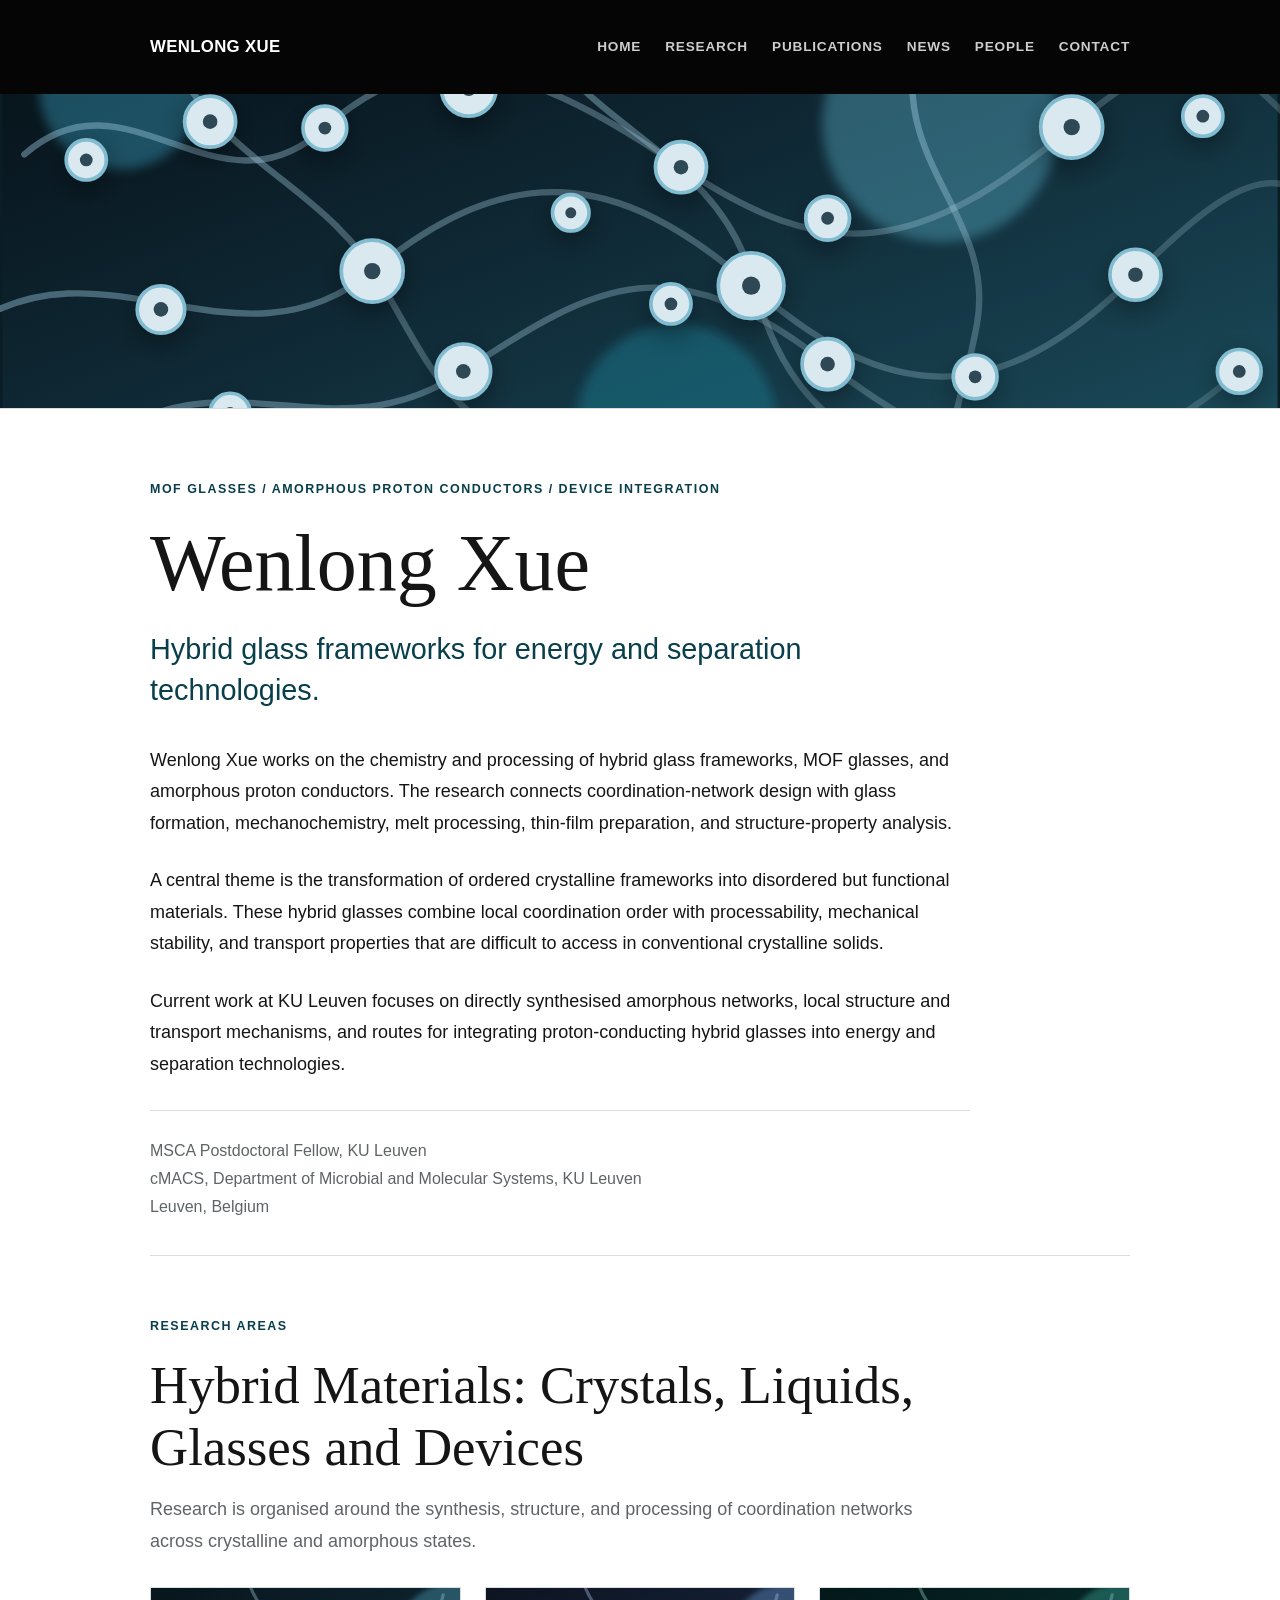
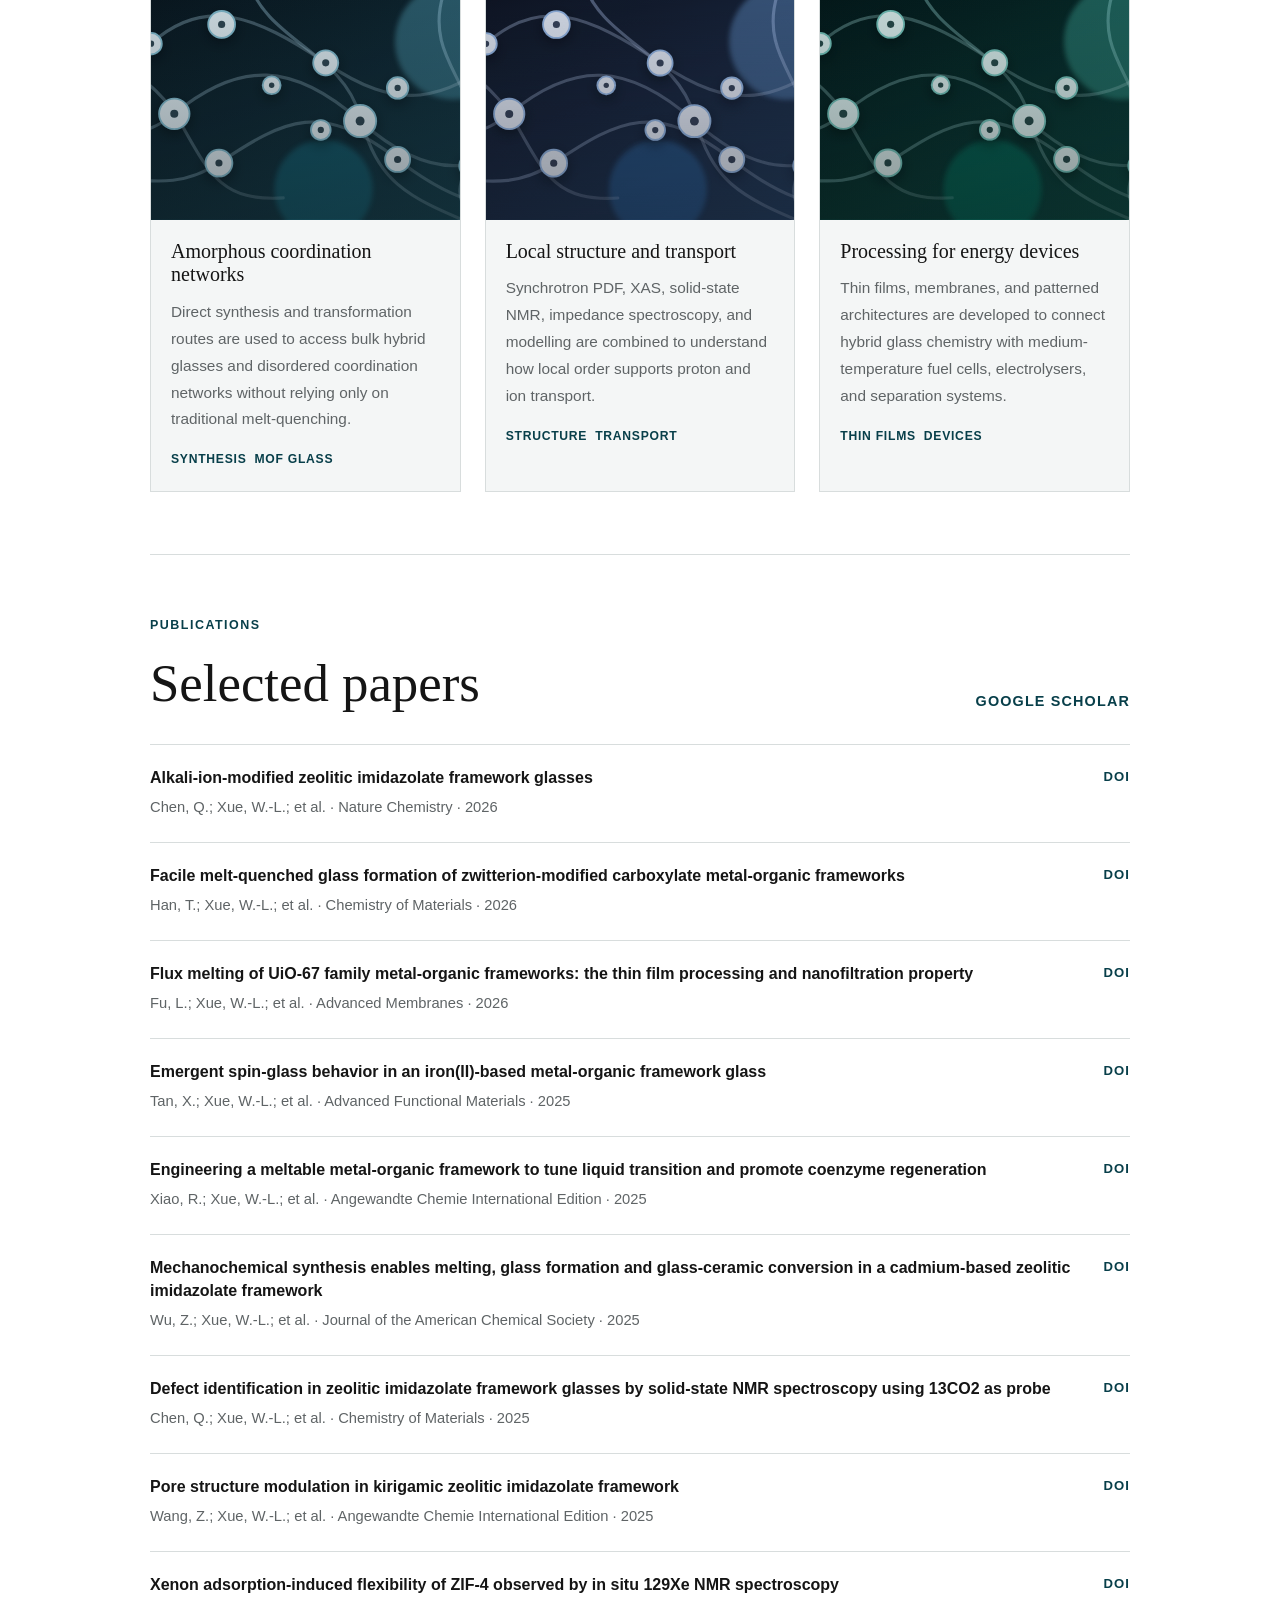
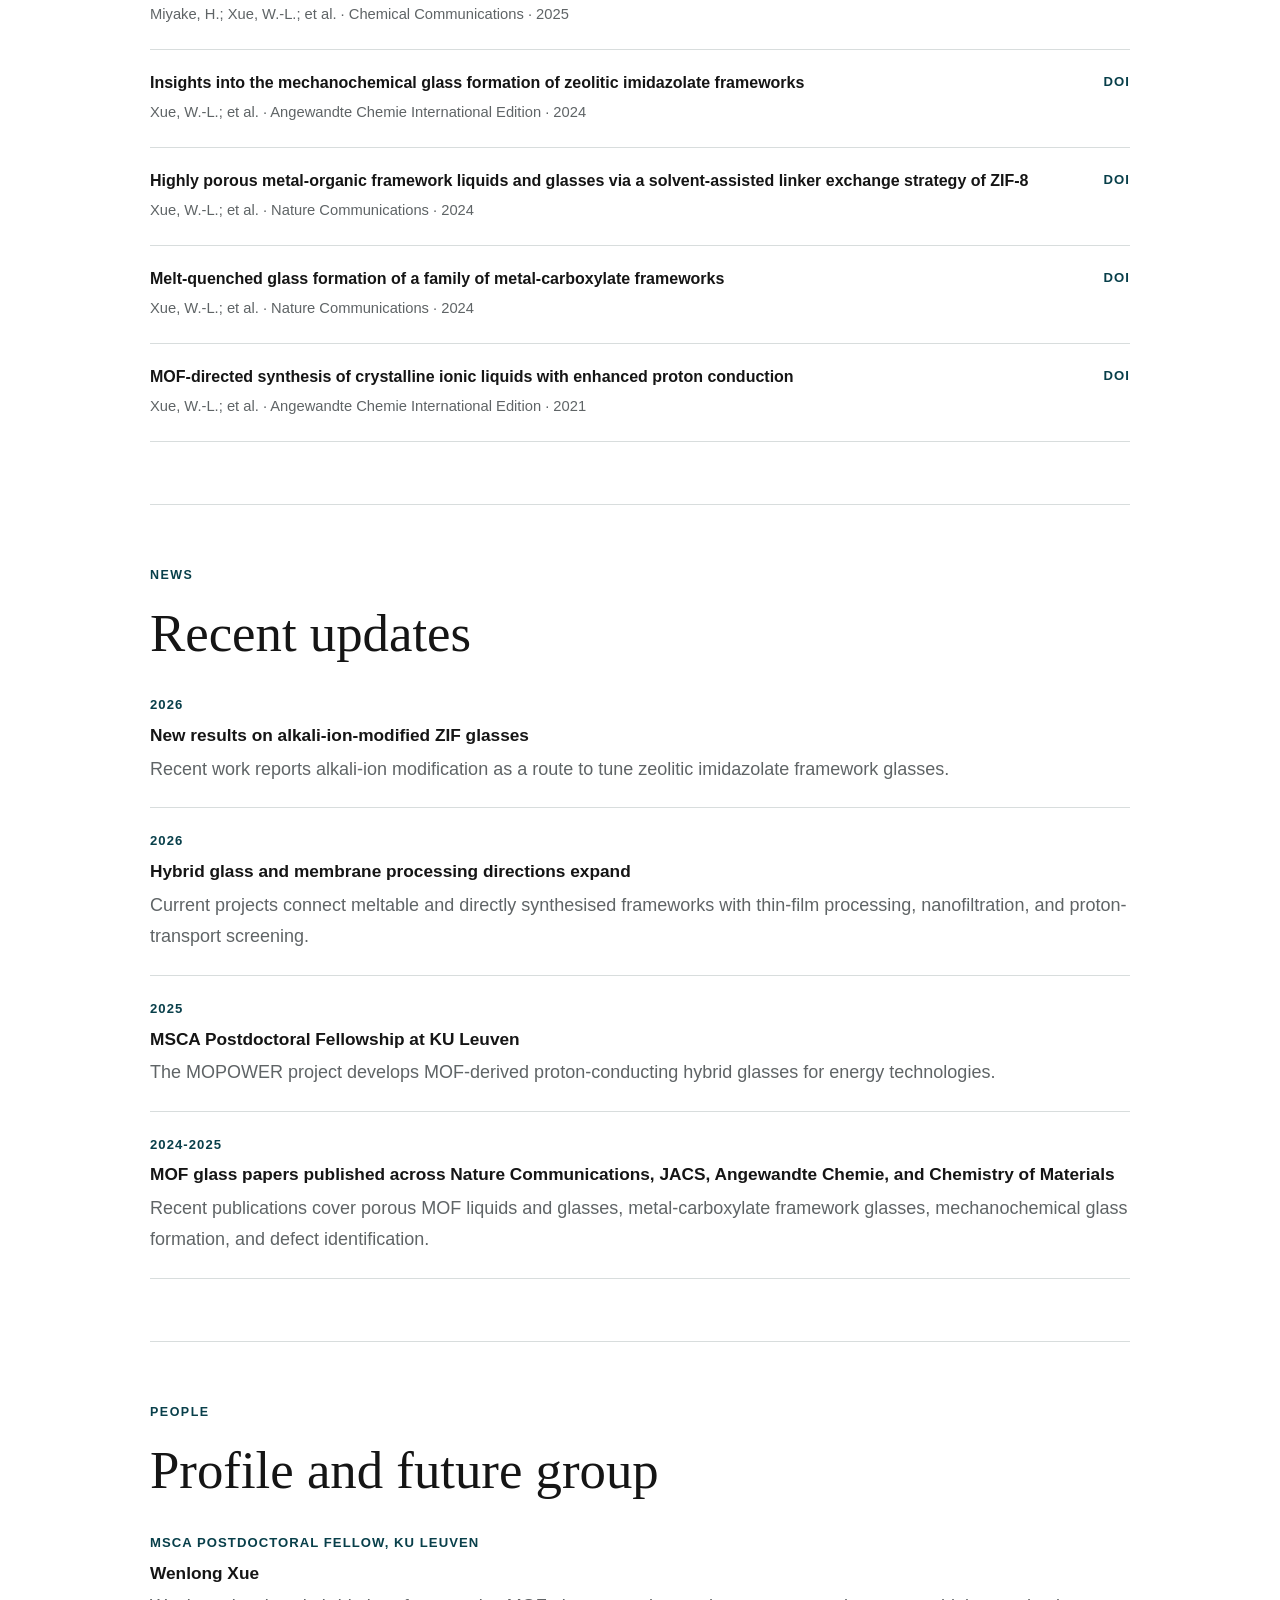
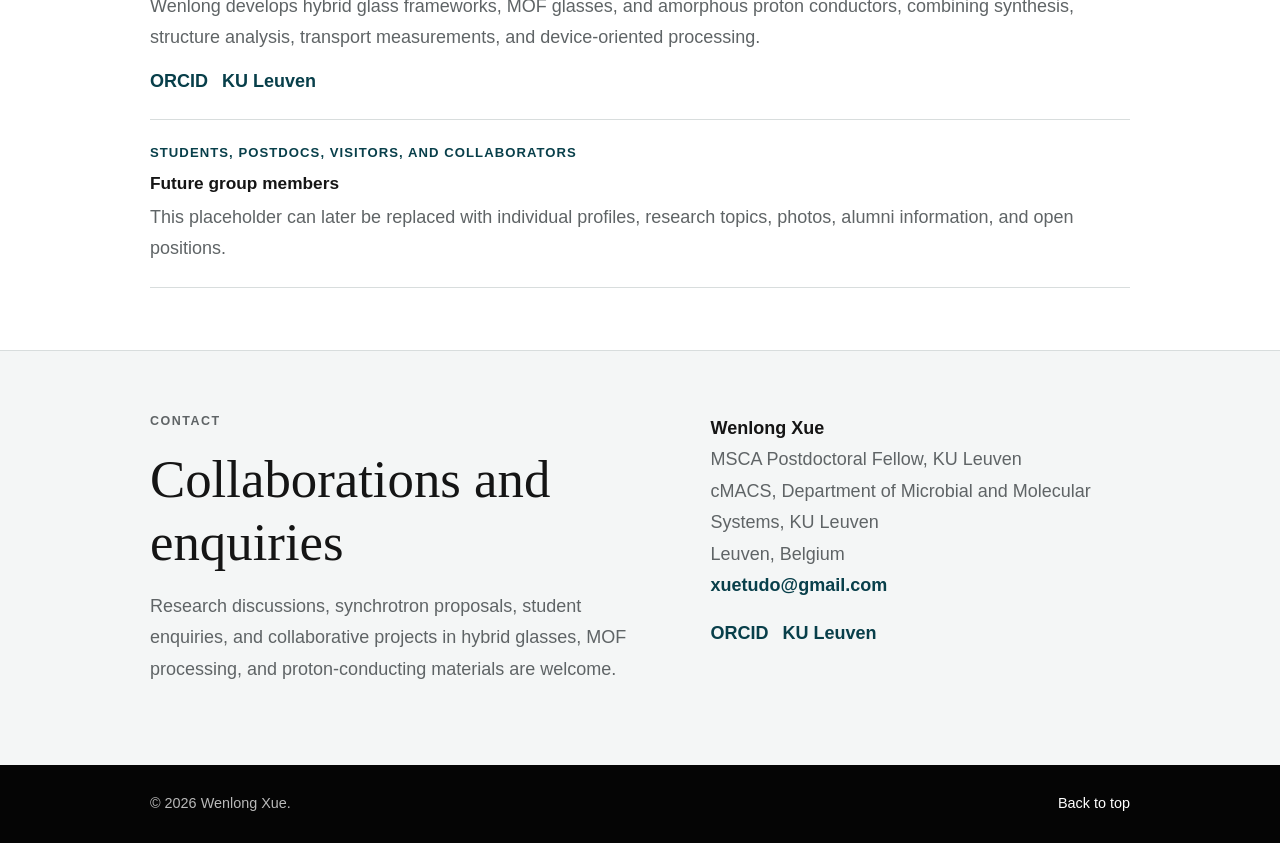
==== index.html @ a14a705a "Bust cached redesigned assets" ====
<!doctype html>
<html lang="en">
<head>
  <meta charset="utf-8" />
  <meta name="viewport" content="width=device-width, initial-scale=1" />
  <meta name="description" content="Wenlong Xue | Hybrid glass frameworks, MOF glasses, amorphous proton conductors, and device-oriented processing." />
  <title>Wenlong Xue | Hybrid Glass Frameworks</title>
  <link rel="stylesheet" href="assets/css/styles.css?v=simple-20260604" />
</head>
<body>
  <header class="site-header" id="top">
    <nav class="nav wrap" aria-label="Main navigation">
      <a class="brand" href="#top" aria-label="Homepage">
        <span data-profile-name>Wenlong Xue</span>
      </a>
      <button class="menu-button" type="button" aria-label="Toggle navigation" aria-expanded="false" data-nav-toggle>
        <span></span>
        <strong>Menu</strong>
      </button>
      <div class="nav-links" data-nav-links>
        <a href="#about">Home</a>
        <a href="#research">Research</a>
        <a href="#publications">Publications</a>
        <a href="#news">News</a>
        <a href="#people">People</a>
        <a href="#contact">Contact</a>
      </div>
    </nav>
  </header>

  <div class="material-banner" aria-hidden="true">
    <img src="assets/img/network.svg?v=simple-20260604" alt="" />
  </div>

  <main>
    <section class="intro wrap" id="about">
      <p class="eyebrow" data-hero-eyebrow>MOF glasses / amorphous proton conductors / device integration</p>
      <h1 data-hero-title>Wenlong Xue</h1>
      <p class="subtitle" data-hero-subtitle>Hybrid glass frameworks for energy and separation technologies.</p>
      <div class="intro-copy" data-about-text></div>
      <p class="profile-line">
        <span data-profile-role-full>MSCA Postdoctoral Fellow, KU Leuven</span><br />
        <span data-profile-affiliation>cMACS, Department of Microbial and Molecular Systems, KU Leuven</span><br />
        <span data-profile-location>Leuven, Belgium</span>
      </p>
    </section>

    <section class="section wrap" id="research">
      <div class="section-heading">
        <p class="eyebrow">Research areas</p>
        <h2 data-research-heading>From ordered frameworks to functional hybrid glasses</h2>
        <p data-research-intro></p>
      </div>
      <div class="research-grid" data-research></div>
    </section>

    <section class="section wrap" id="publications">
      <div class="section-heading inline-heading">
        <div>
          <p class="eyebrow">Publications</p>
          <h2>Selected papers</h2>
        </div>
        <a class="text-link" href="https://scholar.google.com/citations?view_op=search_authors&mauthors=Wen-Long%20Xue" target="_blank" rel="noopener" data-scholar-link>Google Scholar</a>
      </div>
      <div class="publication-list" data-publications>
        <noscript>Please enable JavaScript to load publication data.</noscript>
      </div>
    </section>

    <section class="section wrap" id="news">
      <div class="section-heading">
        <p class="eyebrow">News</p>
        <h2>Recent updates</h2>
      </div>
      <div class="news-list" data-news></div>
    </section>

    <section class="section wrap" id="people">
      <div class="section-heading">
        <p class="eyebrow">People</p>
        <h2>Profile and future group</h2>
      </div>
      <div class="people-list" data-people></div>
    </section>

    <section class="section contact-section" id="contact">
      <div class="wrap contact-inner">
        <div>
          <p class="eyebrow">Contact</p>
          <h2 data-contact-heading>Collaborations and enquiries</h2>
          <p data-contact-text></p>
        </div>
        <address>
          <strong data-contact-name>Wenlong Xue</strong><br />
          <span data-contact-role>MSCA Postdoctoral Fellow, KU Leuven</span><br />
          <span data-contact-affiliation>cMACS, KU Leuven</span><br />
          <span data-contact-location>Leuven, Belgium</span><br />
          <a href="mailto:xuetudo@gmail.com" data-contact-email>xuetudo@gmail.com</a>
          <span class="contact-links">
            <a href="https://orcid.org/0000-0003-0778-2300" target="_blank" rel="noopener" data-orcid-link>ORCID</a>
            <a href="https://www.kuleuven.be/wieiswie/en/person/u0177372" target="_blank" rel="noopener" data-ku-link>KU Leuven</a>
          </span>
        </address>
      </div>
    </section>
  </main>

  <footer class="site-footer">
    <div class="wrap footer-inner">
      <p>&copy; <span data-year></span> <span data-footer-name>Wenlong Xue</span>.</p>
      <a href="#top">Back to top</a>
    </div>
  </footer>

  <script src="assets/js/site.js?v=simple-20260604"></script>
</body>
</html>
---- assets/css/styles.css ----
:root {
  --bg: #ffffff;
  --ink: #151515;
  --muted: #5f6466;
  --line: #d8dddd;
  --soft: #f4f6f6;
  --accent: #0d5d6b;
  --accent-dark: #083f4a;
  --header: #050505;
  --wrap: 980px;
  --radius: 6px;
}

* {
  box-sizing: border-box;
}

html {
  scroll-behavior: smooth;
}

body {
  margin: 0;
  color: var(--ink);
  background: var(--bg);
  font-family: "Helvetica Neue", Helvetica, Arial, sans-serif;
  font-size: 18px;
  line-height: 1.75;
}

a {
  color: inherit;
  text-decoration: none;
}

img {
  display: block;
  max-width: 100%;
}

.wrap {
  width: min(var(--wrap), calc(100% - 48px));
  margin-inline: auto;
}

.site-header {
  background: var(--header);
  color: #fff;
}

.nav {
  min-height: 94px;
  display: flex;
  align-items: center;
  justify-content: space-between;
  gap: 24px;
}

.brand {
  color: #fff;
  font-size: 1.05rem;
  font-weight: 700;
  letter-spacing: 0.02em;
  text-transform: uppercase;
}

.menu-button {
  display: none;
  align-items: center;
  gap: 9px;
  min-height: 44px;
  border: 1px solid rgba(255, 255, 255, 0.74);
  border-radius: 0;
  padding: 0 18px;
  background: transparent;
  color: #fff;
  font: inherit;
  font-size: 0.82rem;
  font-weight: 800;
  text-transform: uppercase;
  letter-spacing: 0.05em;
}

.menu-button span,
.menu-button span::before,
.menu-button span::after {
  display: block;
  width: 16px;
  height: 2px;
  background: currentColor;
}

.menu-button span {
  position: relative;
}

.menu-button span::before,
.menu-button span::after {
  content: "";
  position: absolute;
  left: 0;
}

.menu-button span::before {
  top: -6px;
}

.menu-button span::after {
  top: 6px;
}

.nav-links {
  display: flex;
  align-items: center;
  gap: 24px;
  color: rgba(255, 255, 255, 0.8);
  font-size: 0.85rem;
  font-weight: 700;
  text-transform: uppercase;
  letter-spacing: 0.06em;
}

.nav-links a:hover {
  color: #fff;
}

.material-banner {
  height: clamp(170px, 26vw, 315px);
  overflow: hidden;
  border-bottom: 1px solid var(--line);
  background: #0b1d24;
}

.material-banner img {
  width: 100%;
  height: 100%;
  object-fit: cover;
  object-position: center;
}

.intro {
  padding: 72px 0 34px;
}

.eyebrow {
  margin: 0 0 18px;
  color: var(--accent-dark);
  font-size: 0.78rem;
  font-weight: 800;
  line-height: 1.4;
  text-transform: uppercase;
  letter-spacing: 0.12em;
}

h1,
h2,
h3 {
  margin: 0;
  color: var(--ink);
  font-family: Georgia, "Times New Roman", serif;
  font-weight: 400;
  line-height: 1.18;
  letter-spacing: 0;
}

h1 {
  font-size: clamp(2.6rem, 8vw, 5rem);
}

h2 {
  font-size: clamp(2rem, 5vw, 3.3rem);
}

h3 {
  font-size: 1.35rem;
}

.subtitle {
  max-width: 760px;
  margin: 18px 0 34px;
  color: var(--accent-dark);
  font-size: clamp(1.25rem, 3vw, 1.8rem);
  line-height: 1.42;
}

.intro-copy {
  max-width: 820px;
}

.intro-copy p {
  margin: 0 0 26px;
}

.profile-line {
  max-width: 820px;
  margin: 30px 0 0;
  padding-top: 26px;
  border-top: 1px solid var(--line);
  color: var(--muted);
  font-size: 1rem;
}

.section {
  padding: 62px 0;
  border-top: 1px solid var(--line);
}

.section-heading {
  max-width: 790px;
  margin-bottom: 30px;
}

.section-heading p:not(.eyebrow) {
  margin: 16px 0 0;
  color: var(--muted);
}

.inline-heading {
  max-width: none;
  display: flex;
  align-items: end;
  justify-content: space-between;
  gap: 24px;
}

.text-link {
  color: var(--accent-dark);
  font-size: 0.9rem;
  font-weight: 800;
  text-transform: uppercase;
  letter-spacing: 0.08em;
}

.text-link:hover {
  color: var(--ink);
  text-decoration: underline;
  text-underline-offset: 4px;
}

.research-grid {
  display: grid;
  grid-template-columns: repeat(3, 1fr);
  gap: 24px;
}

.research-item {
  display: block;
  border: 1px solid var(--line);
  background: var(--soft);
}

.research-image {
  aspect-ratio: 4 / 3;
  background:
    linear-gradient(180deg, rgba(5, 5, 5, 0.08), rgba(5, 5, 5, 0.36)),
    url("../img/network.svg?v=simple-20260604");
  background-size: cover;
  background-position: center;
}

.research-item:nth-child(2) .research-image {
  background-position: 50% 28%;
  filter: hue-rotate(26deg) saturate(1.05);
}

.research-item:nth-child(3) .research-image {
  background-position: 50% 72%;
  filter: hue-rotate(-24deg) saturate(1.12);
}

.research-copy {
  padding: 20px;
}

.research-copy h3 {
  font-size: 1.25rem;
}

.research-copy p {
  margin: 12px 0 0;
  color: var(--muted);
  font-size: 0.96rem;
}

.tag-row {
  display: flex;
  flex-wrap: wrap;
  gap: 8px;
  margin-top: 16px;
}

.tag {
  color: var(--accent-dark);
  font-size: 0.76rem;
  font-weight: 800;
  text-transform: uppercase;
  letter-spacing: 0.06em;
}

.publication-list {
  display: grid;
  gap: 0;
  border-top: 1px solid var(--line);
}

.publication-item {
  display: grid;
  grid-template-columns: minmax(0, 1fr) auto;
  gap: 22px;
  padding: 21px 0;
  border-bottom: 1px solid var(--line);
}

.publication-item h3 {
  font-family: "Helvetica Neue", Helvetica, Arial, sans-serif;
  font-size: 1rem;
  font-weight: 700;
  line-height: 1.45;
}

.publication-meta {
  margin-top: 6px;
  color: var(--muted);
  font-size: 0.92rem;
}

.publication-link {
  align-self: start;
  color: var(--accent-dark);
  font-size: 0.82rem;
  font-weight: 800;
  text-transform: uppercase;
  letter-spacing: 0.08em;
}

.publication-link:hover {
  text-decoration: underline;
  text-underline-offset: 4px;
}

.news-list,
.people-list {
  display: grid;
  gap: 22px;
}

.news-item,
.person-item {
  padding-bottom: 22px;
  border-bottom: 1px solid var(--line);
}

.news-date,
.person-role {
  color: var(--accent-dark);
  font-size: 0.82rem;
  font-weight: 800;
  text-transform: uppercase;
  letter-spacing: 0.08em;
}

.news-item h3,
.person-item h3 {
  margin-top: 8px;
  font-family: "Helvetica Neue", Helvetica, Arial, sans-serif;
  font-size: 1.08rem;
  font-weight: 800;
}

.news-item p,
.person-item p {
  margin: 8px 0 0;
  color: var(--muted);
}

.person-links {
  display: flex;
  flex-wrap: wrap;
  gap: 14px;
  margin-top: 12px;
}

.person-links a {
  color: var(--accent-dark);
  font-weight: 800;
}

.contact-section {
  background: var(--soft);
}

.contact-inner {
  display: grid;
  grid-template-columns: minmax(0, 1.1fr) minmax(260px, 0.9fr);
  gap: 48px;
}

.contact-inner p {
  color: var(--muted);
}

address {
  color: var(--muted);
  font-style: normal;
}

address strong {
  color: var(--ink);
}

address a {
  color: var(--accent-dark);
  font-weight: 800;
}

.contact-links {
  display: flex;
  flex-wrap: wrap;
  gap: 14px;
  margin-top: 16px;
}

.site-footer {
  padding: 26px 0;
  background: var(--header);
  color: rgba(255, 255, 255, 0.72);
  font-size: 0.9rem;
}

.footer-inner {
  display: flex;
  align-items: center;
  justify-content: space-between;
  gap: 18px;
}

.footer-inner p {
  margin: 0;
}

.footer-inner a {
  color: #fff;
}

@media (max-width: 860px) {
  body {
    font-size: 17px;
  }

  .menu-button {
    display: inline-flex;
  }

  .nav {
    min-height: 78px;
  }

  .nav-links {
    position: absolute;
    inset: 78px 24px auto 24px;
    display: none;
    flex-direction: column;
    align-items: stretch;
    gap: 0;
    padding: 10px 0;
    border: 1px solid rgba(255, 255, 255, 0.16);
    background: var(--header);
  }

  .nav-links.open {
    display: flex;
  }

  .nav-links a {
    padding: 12px 18px;
  }

  .research-grid,
  .contact-inner {
    grid-template-columns: 1fr;
  }
}

@media (max-width: 620px) {
  .wrap {
    width: min(100% - 32px, var(--wrap));
  }

  .intro {
    padding-top: 52px;
  }

  .section {
    padding: 50px 0;
  }

  .inline-heading,
  .publication-item,
  .footer-inner {
    display: grid;
    align-items: start;
  }

  .publication-link {
    justify-self: start;
  }
}
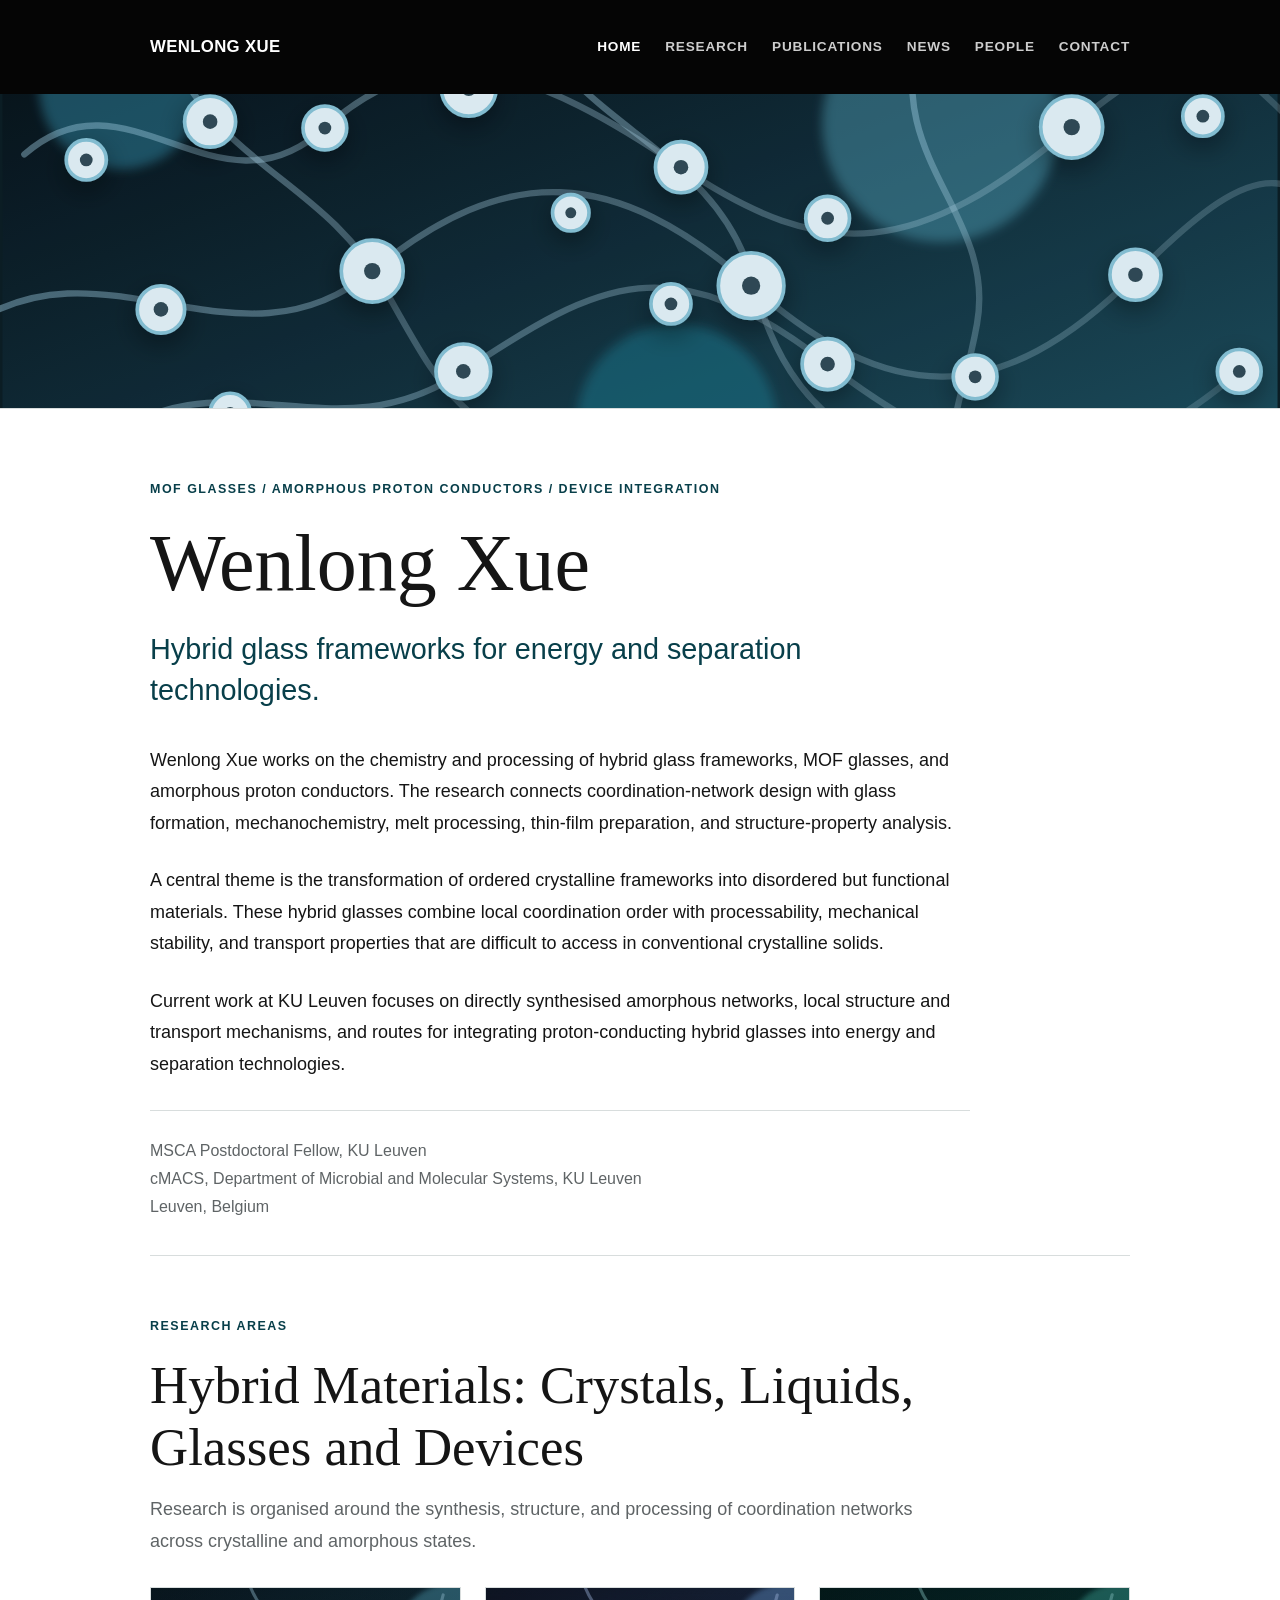
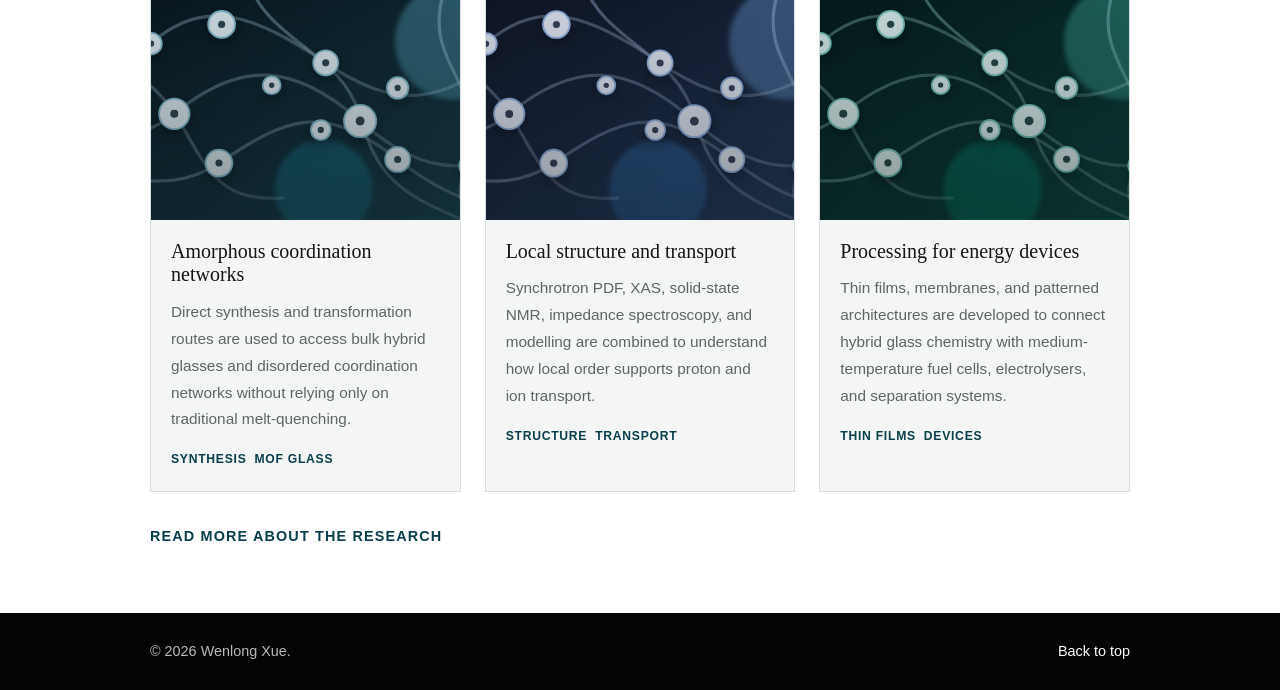
==== commit d0625593: "Convert to multi-page academic site" ====
--- a/index.html
+++ b/index.html
@@ -5,35 +5,30 @@
   <meta name="viewport" content="width=device-width, initial-scale=1" />
   <meta name="description" content="Wenlong Xue | Hybrid glass frameworks, MOF glasses, amorphous proton conductors, and device-oriented processing." />
   <title>Wenlong Xue | Hybrid Glass Frameworks</title>
-  <link rel="stylesheet" href="assets/css/styles.css?v=simple-20260604" />
+  <link rel="stylesheet" href="assets/css/styles.css?v=pages-20260604" />
 </head>
-<body>
+<body data-page="home">
   <header class="site-header" id="top">
     <nav class="nav wrap" aria-label="Main navigation">
-      <a class="brand" href="#top" aria-label="Homepage">
-        <span data-profile-name>Wenlong Xue</span>
-      </a>
-      <button class="menu-button" type="button" aria-label="Toggle navigation" aria-expanded="false" data-nav-toggle>
-        <span></span>
-        <strong>Menu</strong>
-      </button>
+      <a class="brand" href="index.html" aria-label="Homepage"><span data-profile-name>Wenlong Xue</span></a>
+      <button class="menu-button" type="button" aria-label="Toggle navigation" aria-expanded="false" data-nav-toggle><span></span><strong>Menu</strong></button>
       <div class="nav-links" data-nav-links>
-        <a href="#about">Home</a>
-        <a href="#research">Research</a>
-        <a href="#publications">Publications</a>
-        <a href="#news">News</a>
-        <a href="#people">People</a>
-        <a href="#contact">Contact</a>
+        <a href="index.html" data-nav-page="home">Home</a>
+        <a href="research.html" data-nav-page="research">Research</a>
+        <a href="publications.html" data-nav-page="publications">Publications</a>
+        <a href="news.html" data-nav-page="news">News</a>
+        <a href="people.html" data-nav-page="people">People</a>
+        <a href="contact.html" data-nav-page="contact">Contact</a>
       </div>
     </nav>
   </header>
 
   <div class="material-banner" aria-hidden="true">
-    <img src="assets/img/network.svg?v=simple-20260604" alt="" />
+    <img src="assets/img/network.svg?v=pages-20260604" alt="" />
   </div>
 
   <main>
-    <section class="intro wrap" id="about">
+    <section class="intro wrap">
       <p class="eyebrow" data-hero-eyebrow>MOF glasses / amorphous proton conductors / device integration</p>
       <h1 data-hero-title>Wenlong Xue</h1>
       <p class="subtitle" data-hero-subtitle>Hybrid glass frameworks for energy and separation technologies.</p>
@@ -45,63 +40,14 @@
       </p>
     </section>
 
-    <section class="section wrap" id="research">
+    <section class="section wrap">
       <div class="section-heading">
         <p class="eyebrow">Research areas</p>
-        <h2 data-research-heading>From ordered frameworks to functional hybrid glasses</h2>
+        <h2 data-research-heading>Hybrid Materials: Crystals, Liquids, Glasses and Devices</h2>
         <p data-research-intro></p>
       </div>
       <div class="research-grid" data-research></div>
-    </section>
-
-    <section class="section wrap" id="publications">
-      <div class="section-heading inline-heading">
-        <div>
-          <p class="eyebrow">Publications</p>
-          <h2>Selected papers</h2>
-        </div>
-        <a class="text-link" href="https://scholar.google.com/citations?view_op=search_authors&mauthors=Wen-Long%20Xue" target="_blank" rel="noopener" data-scholar-link>Google Scholar</a>
-      </div>
-      <div class="publication-list" data-publications>
-        <noscript>Please enable JavaScript to load publication data.</noscript>
-      </div>
-    </section>
-
-    <section class="section wrap" id="news">
-      <div class="section-heading">
-        <p class="eyebrow">News</p>
-        <h2>Recent updates</h2>
-      </div>
-      <div class="news-list" data-news></div>
-    </section>
-
-    <section class="section wrap" id="people">
-      <div class="section-heading">
-        <p class="eyebrow">People</p>
-        <h2>Profile and future group</h2>
-      </div>
-      <div class="people-list" data-people></div>
-    </section>
-
-    <section class="section contact-section" id="contact">
-      <div class="wrap contact-inner">
-        <div>
-          <p class="eyebrow">Contact</p>
-          <h2 data-contact-heading>Collaborations and enquiries</h2>
-          <p data-contact-text></p>
-        </div>
-        <address>
-          <strong data-contact-name>Wenlong Xue</strong><br />
-          <span data-contact-role>MSCA Postdoctoral Fellow, KU Leuven</span><br />
-          <span data-contact-affiliation>cMACS, KU Leuven</span><br />
-          <span data-contact-location>Leuven, Belgium</span><br />
-          <a href="mailto:xuetudo@gmail.com" data-contact-email>xuetudo@gmail.com</a>
-          <span class="contact-links">
-            <a href="https://orcid.org/0000-0003-0778-2300" target="_blank" rel="noopener" data-orcid-link>ORCID</a>
-            <a href="https://www.kuleuven.be/wieiswie/en/person/u0177372" target="_blank" rel="noopener" data-ku-link>KU Leuven</a>
-          </span>
-        </address>
-      </div>
+      <p class="section-link"><a class="text-link" href="research.html">Read more about the research</a></p>
     </section>
   </main>
 
@@ -112,6 +58,6 @@
     </div>
   </footer>
 
-  <script src="assets/js/site.js?v=simple-20260604"></script>
+  <script src="assets/js/site.js?v=pages-20260604"></script>
 </body>
 </html>
--- a/assets/css/styles.css
+++ b/assets/css/styles.css
@@ -124,11 +124,29 @@
   color: #fff;
 }
 
+.nav-links a.active {
+  color: #fff;
+}
+
 .material-banner {
   height: clamp(170px, 26vw, 315px);
   overflow: hidden;
   border-bottom: 1px solid var(--line);
   background: #0b1d24;
+}
+
+.page-banner {
+  height: 180px;
+  overflow: hidden;
+  border-bottom: 1px solid var(--line);
+  background: #0b1d24;
+}
+
+.page-banner img {
+  width: 100%;
+  height: 100%;
+  object-fit: cover;
+  object-position: center;
 }
 
 .material-banner img {
@@ -205,6 +223,21 @@
   border-top: 1px solid var(--line);
 }
 
+.page-main {
+  min-height: 60vh;
+  padding: 74px 0 84px;
+}
+
+.page-heading {
+  max-width: 820px;
+  margin-bottom: 38px;
+}
+
+.page-heading p:not(.eyebrow) {
+  margin: 18px 0 0;
+  color: var(--muted);
+}
+
 .section-heading {
   max-width: 790px;
   margin-bottom: 30px;
@@ -235,6 +268,10 @@
   color: var(--ink);
   text-decoration: underline;
   text-underline-offset: 4px;
+}
+
+.section-link {
+  margin: 28px 0 0;
 }
 
 .research-grid {
@@ -300,7 +337,31 @@
 .publication-list {
   display: grid;
   gap: 0;
+}
+
+.publication-list.grouped {
+  border-top: 0;
+}
+
+.publication-year {
+  display: grid;
+  grid-template-columns: 120px minmax(0, 1fr);
+  gap: 30px;
+  padding: 36px 0;
   border-top: 1px solid var(--line);
+}
+
+.publication-year h2 {
+  position: sticky;
+  top: 24px;
+  align-self: start;
+  font-family: "Helvetica Neue", Helvetica, Arial, sans-serif;
+  font-size: 1.35rem;
+  font-weight: 800;
+}
+
+.publication-year-items {
+  min-width: 0;
 }
 
 .publication-item {
@@ -318,12 +379,26 @@
   line-height: 1.45;
 }
 
+.publication-authors {
+  margin: 8px 0 0;
+  color: var(--ink);
+  font-size: 0.95rem;
+  line-height: 1.55;
+}
+
 .publication-meta {
   margin-top: 6px;
   color: var(--muted);
   font-size: 0.92rem;
 }
 
+.publication-actions {
+  display: flex;
+  flex-direction: column;
+  gap: 8px;
+  align-items: flex-end;
+}
+
 .publication-link {
   align-self: start;
   color: var(--accent-dark);
@@ -331,6 +406,10 @@
   font-weight: 800;
   text-transform: uppercase;
   letter-spacing: 0.08em;
+}
+
+.publication-link.subtle {
+  color: var(--muted);
 }
 
 .publication-link:hover {
@@ -411,6 +490,12 @@
 address a {
   color: var(--accent-dark);
   font-weight: 800;
+}
+
+.contact-page address {
+  max-width: 760px;
+  padding-top: 24px;
+  border-top: 1px solid var(--line);
 }
 
 .contact-links {
@@ -476,8 +561,13 @@
   }
 
   .research-grid,
-  .contact-inner {
+  .contact-inner,
+  .publication-year {
     grid-template-columns: 1fr;
+  }
+
+  .publication-year h2 {
+    position: static;
   }
 }
 
@@ -504,4 +594,10 @@
   .publication-link {
     justify-self: start;
   }
-}
+
+  .publication-actions {
+    align-items: flex-start;
+    flex-direction: row;
+    flex-wrap: wrap;
+  }
+}
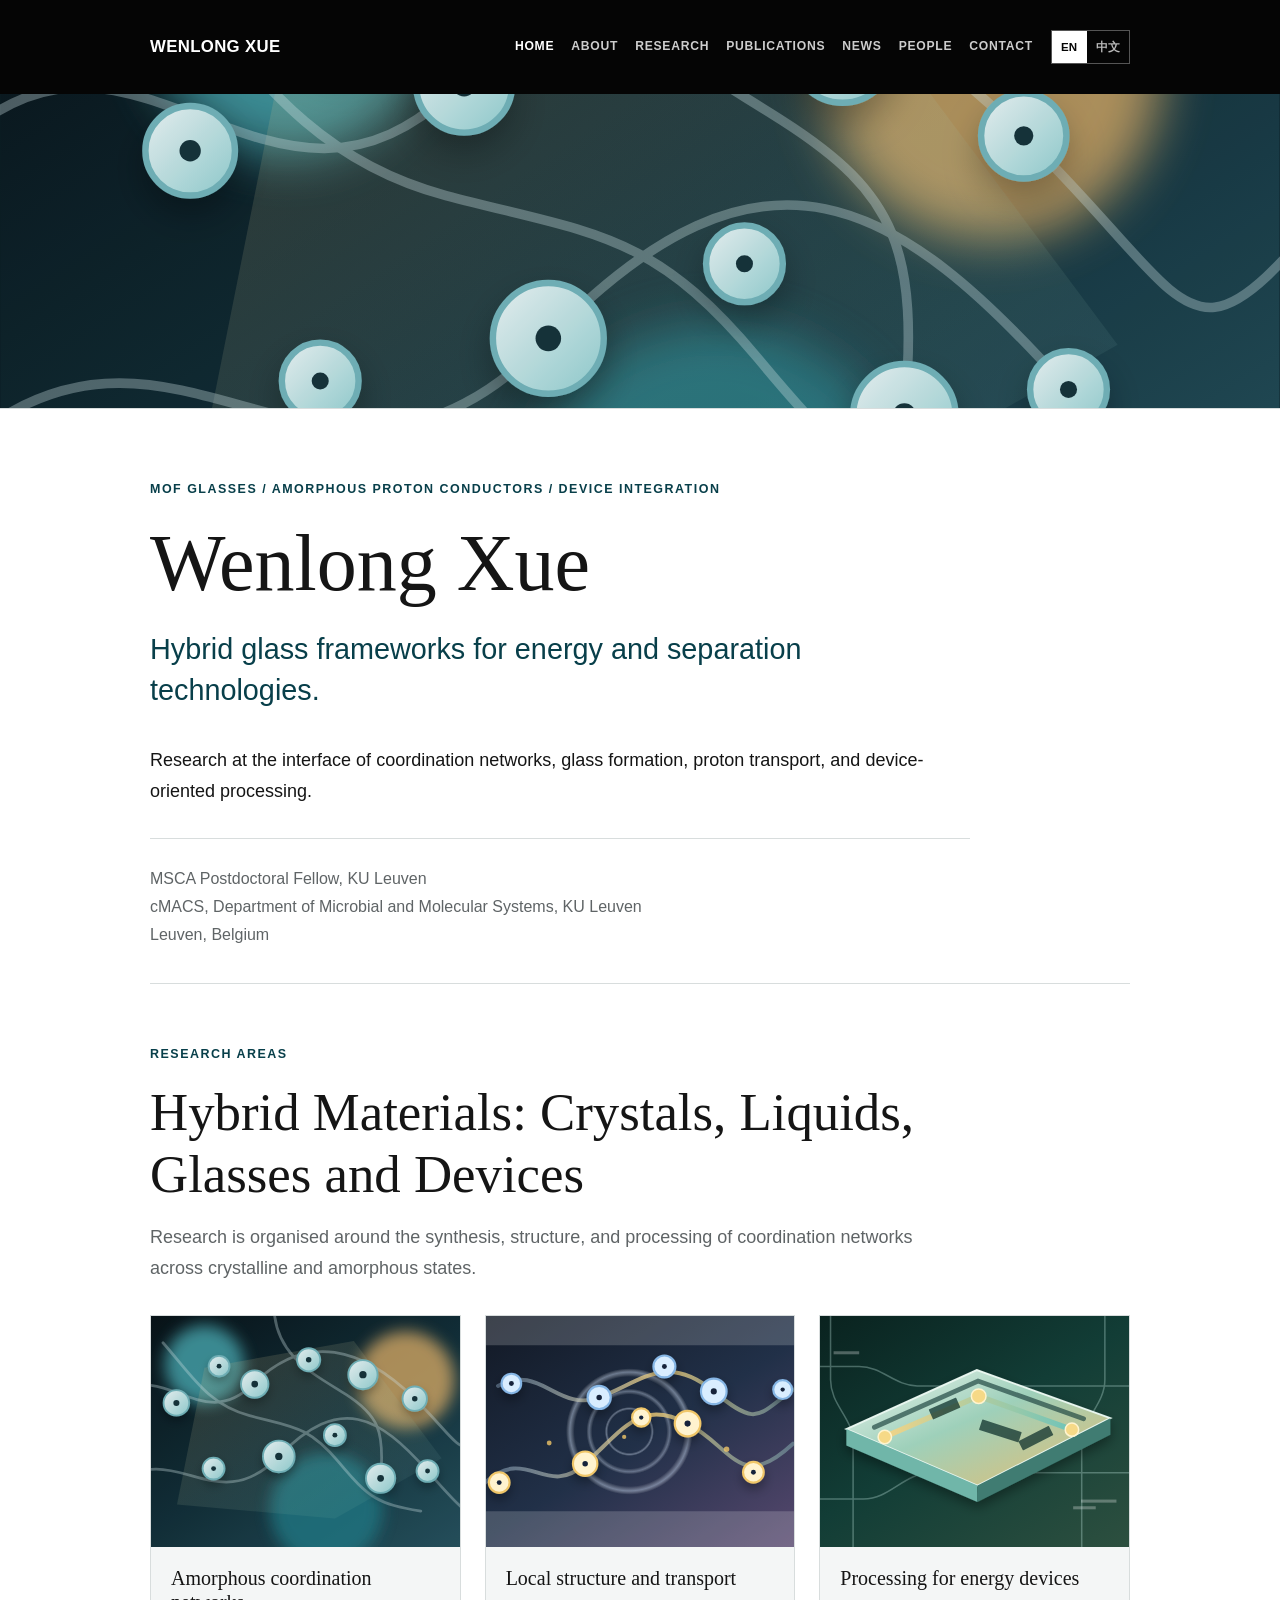
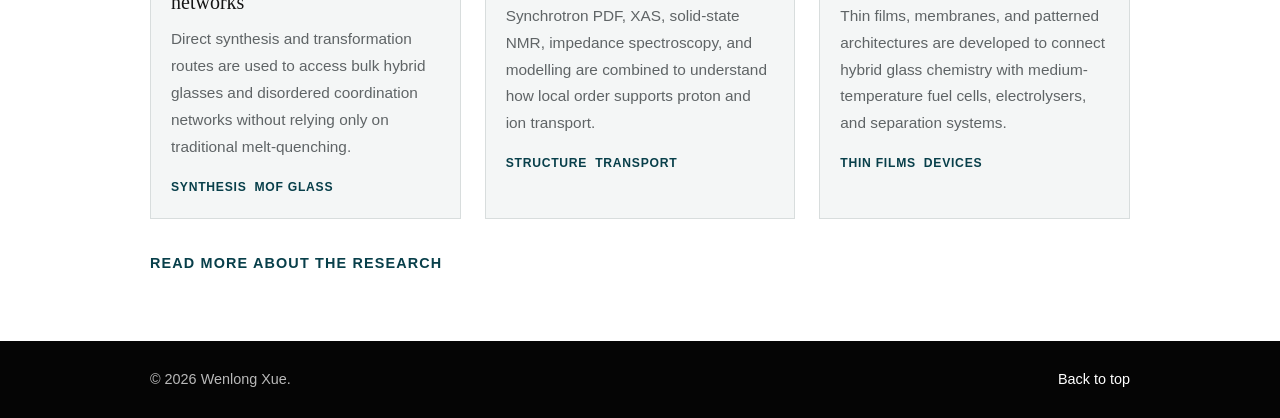
==== commit b4e7093c: "Add bilingual about and people pages" ====
--- a/index.html
+++ b/index.html
@@ -5,26 +5,33 @@
   <meta name="viewport" content="width=device-width, initial-scale=1" />
   <meta name="description" content="Wenlong Xue | Hybrid glass frameworks, MOF glasses, amorphous proton conductors, and device-oriented processing." />
   <title>Wenlong Xue | Hybrid Glass Frameworks</title>
-  <link rel="stylesheet" href="assets/css/styles.css?v=pages-20260604" />
+  <link rel="stylesheet" href="assets/css/styles.css?v=bilingual-20260604" />
 </head>
 <body data-page="home">
   <header class="site-header" id="top">
     <nav class="nav wrap" aria-label="Main navigation">
       <a class="brand" href="index.html" aria-label="Homepage"><span data-profile-name>Wenlong Xue</span></a>
-      <button class="menu-button" type="button" aria-label="Toggle navigation" aria-expanded="false" data-nav-toggle><span></span><strong>Menu</strong></button>
-      <div class="nav-links" data-nav-links>
-        <a href="index.html" data-nav-page="home">Home</a>
-        <a href="research.html" data-nav-page="research">Research</a>
-        <a href="publications.html" data-nav-page="publications">Publications</a>
-        <a href="news.html" data-nav-page="news">News</a>
-        <a href="people.html" data-nav-page="people">People</a>
-        <a href="contact.html" data-nav-page="contact">Contact</a>
+      <button class="menu-button" type="button" aria-label="Toggle navigation" aria-expanded="false" data-nav-toggle><span></span><strong data-i18n="nav.menu">Menu</strong></button>
+      <div class="nav-actions">
+        <div class="nav-links" data-nav-links>
+          <a href="index.html" data-nav-page="home" data-i18n="nav.home">Home</a>
+          <a href="about.html" data-nav-page="about" data-i18n="nav.about">About</a>
+          <a href="research.html" data-nav-page="research" data-i18n="nav.research">Research</a>
+          <a href="publications.html" data-nav-page="publications" data-i18n="nav.publications">Publications</a>
+          <a href="news.html" data-nav-page="news" data-i18n="nav.news">News</a>
+          <a href="people.html" data-nav-page="people" data-i18n="nav.people">People</a>
+          <a href="contact.html" data-nav-page="contact" data-i18n="nav.contact">Contact</a>
+        </div>
+        <div class="language-switch" aria-label="Language switch">
+          <button type="button" data-lang-option="en" aria-pressed="true">EN</button>
+          <button type="button" data-lang-option="zh" aria-pressed="false">中文</button>
+        </div>
       </div>
     </nav>
   </header>
 
   <div class="material-banner" aria-hidden="true">
-    <img src="assets/img/network.svg?v=pages-20260604" alt="" />
+    <img src="assets/img/research-amorphous.svg?v=bilingual-20260604" alt="" />
   </div>
 
   <main>
@@ -32,7 +39,7 @@
       <p class="eyebrow" data-hero-eyebrow>MOF glasses / amorphous proton conductors / device integration</p>
       <h1 data-hero-title>Wenlong Xue</h1>
       <p class="subtitle" data-hero-subtitle>Hybrid glass frameworks for energy and separation technologies.</p>
-      <div class="intro-copy" data-about-text></div>
+      <div class="intro-copy" data-about-text="home"></div>
       <p class="profile-line">
         <span data-profile-role-full>MSCA Postdoctoral Fellow, KU Leuven</span><br />
         <span data-profile-affiliation>cMACS, Department of Microbial and Molecular Systems, KU Leuven</span><br />
@@ -42,22 +49,22 @@
 
     <section class="section wrap">
       <div class="section-heading">
-        <p class="eyebrow">Research areas</p>
+        <p class="eyebrow" data-i18n="labels.researchAreas">Research areas</p>
         <h2 data-research-heading>Hybrid Materials: Crystals, Liquids, Glasses and Devices</h2>
         <p data-research-intro></p>
       </div>
       <div class="research-grid" data-research></div>
-      <p class="section-link"><a class="text-link" href="research.html">Read more about the research</a></p>
+      <p class="section-link"><a class="text-link" href="research.html" data-i18n="labels.readResearch">Read more about the research</a></p>
     </section>
   </main>
 
   <footer class="site-footer">
     <div class="wrap footer-inner">
       <p>&copy; <span data-year></span> <span data-footer-name>Wenlong Xue</span>.</p>
-      <a href="#top">Back to top</a>
+      <a href="#top" data-i18n="labels.backToTop">Back to top</a>
     </div>
   </footer>
 
-  <script src="assets/js/site.js?v=pages-20260604"></script>
+  <script src="assets/js/site.js?v=bilingual-20260604a"></script>
 </body>
 </html>
--- a/assets/css/styles.css
+++ b/assets/css/styles.css
@@ -53,7 +53,8 @@
   display: flex;
   align-items: center;
   justify-content: space-between;
-  gap: 24px;
+  gap: 18px;
+  position: relative;
 }
 
 .brand {
@@ -109,12 +110,18 @@
   top: 6px;
 }
 
+.nav-actions {
+  display: flex;
+  align-items: center;
+  gap: 18px;
+}
+
 .nav-links {
   display: flex;
   align-items: center;
-  gap: 24px;
+  gap: 17px;
   color: rgba(255, 255, 255, 0.8);
-  font-size: 0.85rem;
+  font-size: 0.76rem;
   font-weight: 700;
   text-transform: uppercase;
   letter-spacing: 0.06em;
@@ -126,6 +133,35 @@
 
 .nav-links a.active {
   color: #fff;
+}
+
+.language-switch {
+  display: inline-flex;
+  align-items: center;
+  border: 1px solid rgba(255, 255, 255, 0.32);
+}
+
+.language-switch button {
+  min-height: 32px;
+  border: 0;
+  border-right: 1px solid rgba(255, 255, 255, 0.22);
+  padding: 0 9px;
+  background: transparent;
+  color: rgba(255, 255, 255, 0.72);
+  font: inherit;
+  font-size: 0.72rem;
+  font-weight: 800;
+  letter-spacing: 0;
+  cursor: pointer;
+}
+
+.language-switch button:last-child {
+  border-right: 0;
+}
+
+.language-switch button.active {
+  background: #fff;
+  color: var(--header);
 }
 
 .material-banner {
@@ -287,22 +323,21 @@
 }
 
 .research-image {
+  margin: 0;
   aspect-ratio: 4 / 3;
-  background:
-    linear-gradient(180deg, rgba(5, 5, 5, 0.08), rgba(5, 5, 5, 0.36)),
-    url("../img/network.svg?v=simple-20260604");
-  background-size: cover;
-  background-position: center;
-}
-
-.research-item:nth-child(2) .research-image {
-  background-position: 50% 28%;
-  filter: hue-rotate(26deg) saturate(1.05);
-}
-
-.research-item:nth-child(3) .research-image {
-  background-position: 50% 72%;
-  filter: hue-rotate(-24deg) saturate(1.12);
+  overflow: hidden;
+  background: #0b1d24;
+}
+
+.research-image img {
+  width: 100%;
+  height: 100%;
+  object-fit: cover;
+  transition: transform 240ms ease;
+}
+
+.research-item:hover .research-image img {
+  transform: scale(1.025);
 }
 
 .research-copy {
@@ -417,16 +452,46 @@
   text-underline-offset: 4px;
 }
 
-.news-list,
+.news-list {
+  display: grid;
+  gap: 22px;
+}
+
 .people-list {
   display: grid;
-  gap: 22px;
-}
-
-.news-item,
-.person-item {
+  grid-template-columns: repeat(2, minmax(0, 1fr));
+  gap: 26px;
+}
+
+.news-item {
   padding-bottom: 22px;
   border-bottom: 1px solid var(--line);
+}
+
+.person-item {
+  display: grid;
+  grid-template-columns: minmax(150px, 0.42fr) minmax(0, 1fr);
+  min-height: 285px;
+  border: 1px solid var(--line);
+  background: var(--soft);
+}
+
+.person-photo {
+  margin: 0;
+  min-height: 100%;
+  background: #dde7e5;
+}
+
+.person-photo img {
+  width: 100%;
+  height: 100%;
+  min-height: 285px;
+  object-fit: cover;
+  object-position: center top;
+}
+
+.person-copy {
+  padding: 24px;
 }
 
 .news-date,
@@ -464,6 +529,67 @@
   font-weight: 800;
 }
 
+.profile-page {
+  display: grid;
+  grid-template-columns: minmax(280px, 0.42fr) minmax(0, 1fr);
+  gap: 52px;
+  align-items: start;
+}
+
+.profile-photo-large {
+  margin: 0;
+  border: 1px solid var(--line);
+  background: var(--soft);
+}
+
+.profile-photo-large img {
+  width: 100%;
+  aspect-ratio: 4 / 5;
+  object-fit: cover;
+  object-position: center top;
+}
+
+.profile-page-copy {
+  min-width: 0;
+}
+
+.profile-lead {
+  max-width: 720px;
+  margin: 22px 0 0;
+  color: var(--accent-dark);
+  font-size: 1.28rem;
+  line-height: 1.5;
+}
+
+.profile-line.compact {
+  margin-top: 24px;
+  padding-top: 22px;
+}
+
+.profile-text {
+  margin-top: 30px;
+}
+
+.profile-text p {
+  margin: 0 0 22px;
+  color: var(--muted);
+}
+
+.profile-links {
+  display: flex;
+  flex-wrap: wrap;
+  gap: 16px;
+  padding-top: 8px;
+}
+
+.profile-links a {
+  color: var(--accent-dark);
+  font-size: 0.86rem;
+  font-weight: 800;
+  text-transform: uppercase;
+  letter-spacing: 0.08em;
+}
+
 .contact-section {
   background: var(--soft);
 }
@@ -538,6 +664,10 @@
 
   .nav {
     min-height: 78px;
+  }
+
+  .nav-actions {
+    margin-left: auto;
   }
 
   .nav-links {
@@ -562,8 +692,14 @@
 
   .research-grid,
   .contact-inner,
-  .publication-year {
+  .publication-year,
+  .profile-page,
+  .people-list {
     grid-template-columns: 1fr;
+  }
+
+  .person-item {
+    grid-template-columns: minmax(140px, 0.32fr) minmax(0, 1fr);
   }
 
   .publication-year h2 {
@@ -576,6 +712,29 @@
     width: min(100% - 32px, var(--wrap));
   }
 
+  .nav {
+    gap: 10px;
+  }
+
+  .brand {
+    font-size: 0.92rem;
+  }
+
+  .menu-button {
+    min-height: 38px;
+    padding: 0 12px;
+  }
+
+  .menu-button strong {
+    display: none;
+  }
+
+  .language-switch button {
+    min-height: 30px;
+    padding: 0 7px;
+    font-size: 0.68rem;
+  }
+
   .intro {
     padding-top: 52px;
   }
@@ -586,9 +745,19 @@
 
   .inline-heading,
   .publication-item,
+  .person-item,
   .footer-inner {
     display: grid;
     align-items: start;
+  }
+
+  .person-photo img {
+    aspect-ratio: 4 / 3;
+    min-height: 0;
+  }
+
+  .profile-lead {
+    font-size: 1.12rem;
   }
 
   .publication-link {
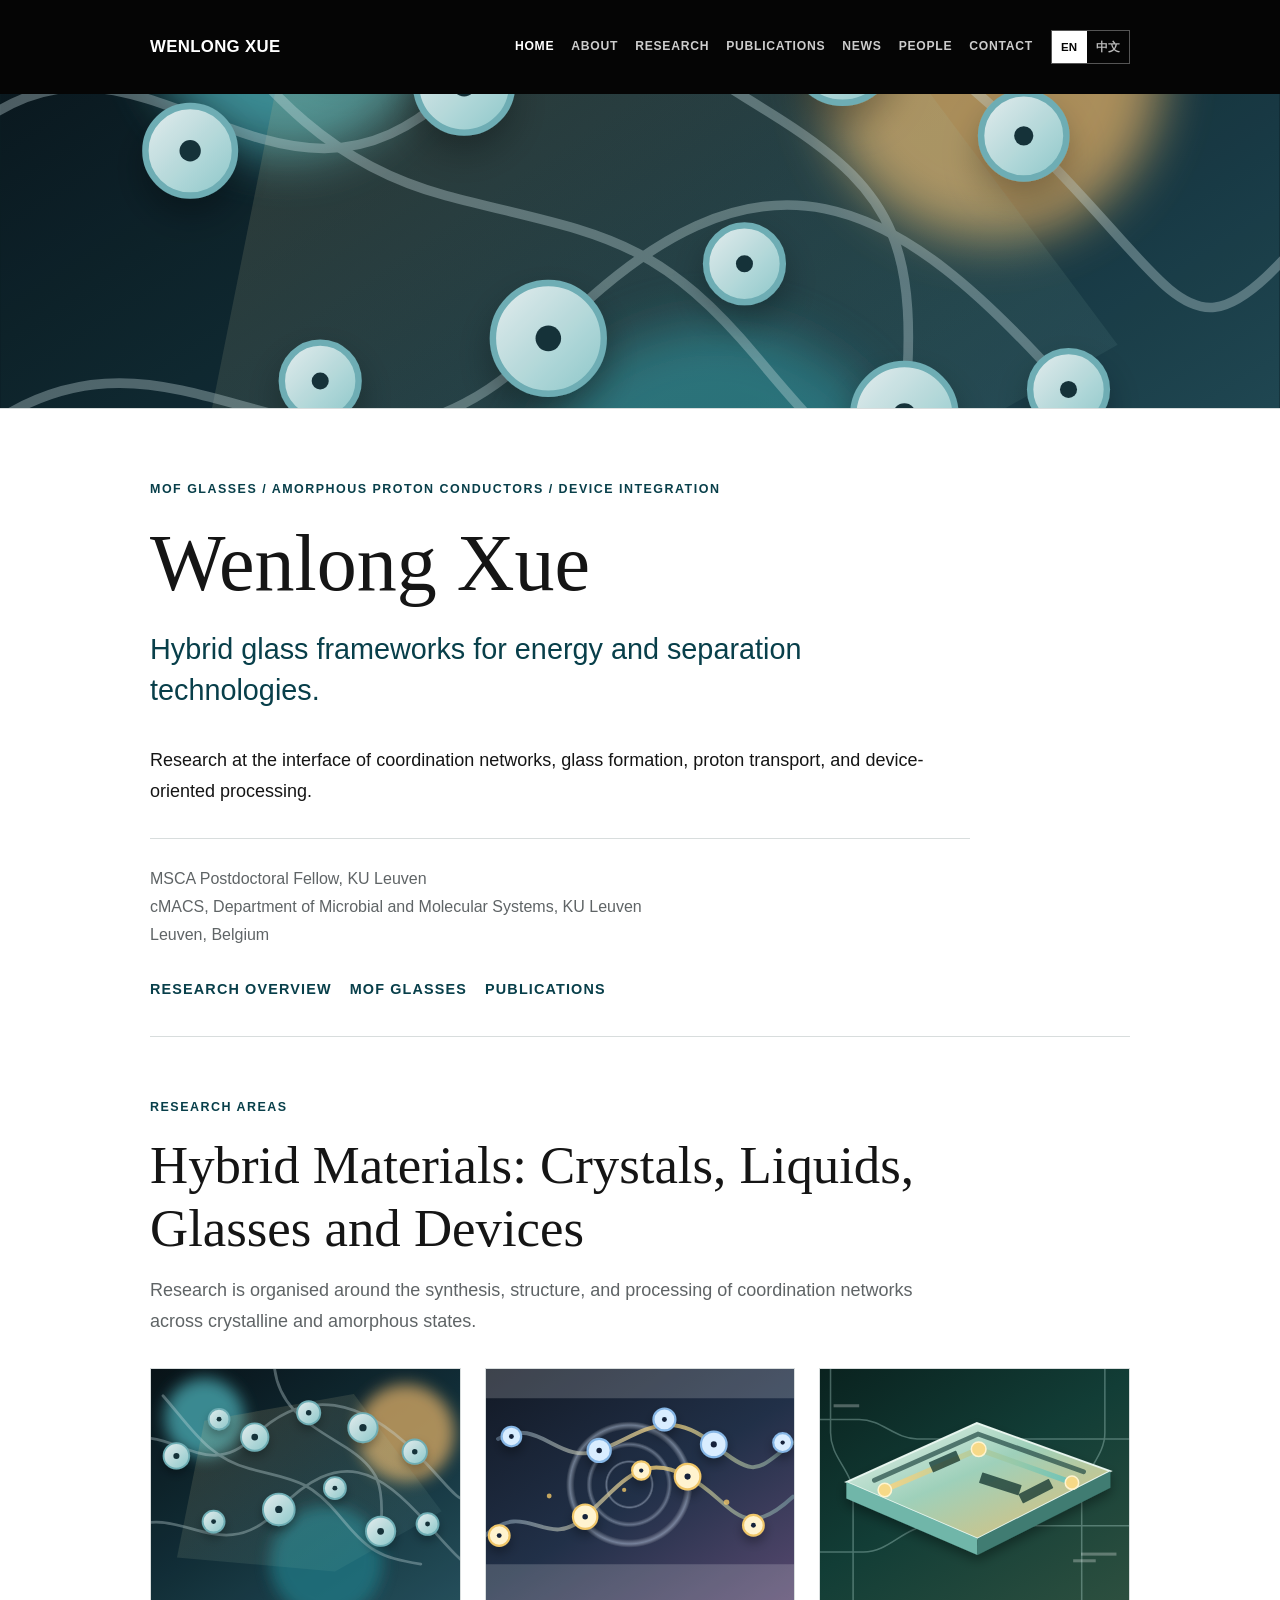
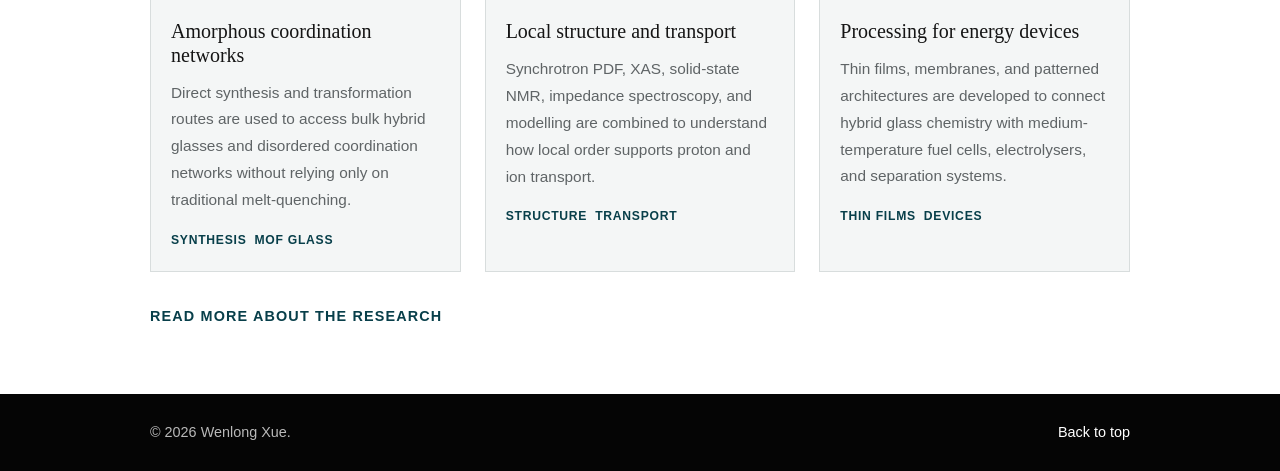
==== commit 34fd7b9b: "Improve academic site SEO" ====
--- a/index.html
+++ b/index.html
@@ -3,9 +3,12 @@
 <head>
   <meta charset="utf-8" />
   <meta name="viewport" content="width=device-width, initial-scale=1" />
-  <meta name="description" content="Wenlong Xue | Hybrid glass frameworks, MOF glasses, amorphous proton conductors, and device-oriented processing." />
-  <title>Wenlong Xue | Hybrid Glass Frameworks</title>
-  <link rel="stylesheet" href="assets/css/styles.css?v=bilingual-20260604" />
+  <title>Wenlong Xue | MOF Glasses & Hybrid Glass Frameworks</title>
+  <meta name="description" content="Academic website of Wenlong Xue, MSCA Postdoctoral Fellow at KU Leuven, researching MOF glasses, hybrid glass frameworks, amorphous proton conductors and device integration." />
+  <link rel="canonical" href="https://wenlong-xue.github.io/" />
+  <meta name="robots" content="index, follow" />
+  <script type="application/ld+json">{"@context":"https://schema.org","@type":"ProfilePage","@id":"https://wenlong-xue.github.io/#profilepage","url":"https://wenlong-xue.github.io/","name":"Wenlong Xue - MOF Glasses and Hybrid Glass Frameworks","mainEntity":{"@type":"Person","@id":"https://wenlong-xue.github.io/#person","name":"Wenlong Xue","alternateName":["Wen-Long Xue","薛文龙"],"jobTitle":"MSCA Postdoctoral Fellow","affiliation":{"@type":"CollegeOrUniversity","name":"KU Leuven","url":"https://www.kuleuven.be/"},"worksFor":{"@type":"CollegeOrUniversity","name":"KU Leuven","url":"https://www.kuleuven.be/"},"image":"https://wenlong-xue.github.io/assets/img/wenlong-xue.png","url":"https://wenlong-xue.github.io/","email":"mailto:xuetudo@gmail.com","sameAs":["https://scholar.google.com/citations?user=ZLglYGcAAAAJ&hl=en","https://orcid.org/0000-0003-0778-2300","https://www.kuleuven.be/wieiswie/en/person/u0177372"],"knowsAbout":["MOF glasses","metal-organic framework glasses","hybrid glass frameworks","amorphous proton conductors","mechanochemical synthesis","proton conduction","thin-film processing","device integration"]}}</script>
+  <link rel="stylesheet" href="assets/css/styles.css?v=seo-20260604" />
 </head>
 <body data-page="home">
   <header class="site-header" id="top">
@@ -30,8 +33,8 @@
     </nav>
   </header>
 
-  <div class="material-banner" aria-hidden="true">
-    <img src="assets/img/research-amorphous.svg?v=bilingual-20260604" alt="" />
+  <div class="material-banner">
+    <img src="assets/img/research-amorphous.svg?v=seo-20260604" alt="Abstract amorphous coordination network representing MOF glasses and hybrid glass frameworks" />
   </div>
 
   <main>
@@ -45,6 +48,11 @@
         <span data-profile-affiliation>cMACS, Department of Microbial and Molecular Systems, KU Leuven</span><br />
         <span data-profile-location>Leuven, Belgium</span>
       </p>
+      <div class="home-link-row" aria-label="Key academic pages">
+        <a class="text-link" href="research.html">Research overview</a>
+        <a class="text-link" href="mof-glasses.html">MOF glasses</a>
+        <a class="text-link" href="publications.html">Publications</a>
+      </div>
     </section>
 
     <section class="section wrap">
@@ -65,6 +73,6 @@
     </div>
   </footer>
 
-  <script src="assets/js/site.js?v=bilingual-20260604a"></script>
+  <script src="assets/js/site.js?v=seo-20260604"></script>
 </body>
 </html>
--- a/assets/css/styles.css
+++ b/assets/css/styles.css
@@ -310,6 +310,13 @@
   margin: 28px 0 0;
 }
 
+.home-link-row {
+  display: flex;
+  flex-wrap: wrap;
+  gap: 18px;
+  margin: 28px 0 0;
+}
+
 .research-grid {
   display: grid;
   grid-template-columns: repeat(3, 1fr);
@@ -450,6 +457,64 @@
 .publication-link:hover {
   text-decoration: underline;
   text-underline-offset: 4px;
+}
+
+.selected-publications {
+  display: grid;
+  gap: 22px;
+  margin-bottom: 44px;
+}
+
+.selected-publication {
+  padding: 24px 0;
+  border-top: 1px solid var(--line);
+}
+
+.selected-publication h3 {
+  font-family: "Helvetica Neue", Helvetica, Arial, sans-serif;
+  font-size: 1.05rem;
+  font-weight: 800;
+  line-height: 1.45;
+}
+
+.selected-publication-footer {
+  display: grid;
+  gap: 8px;
+  margin-top: 10px;
+}
+
+.keyword-line {
+  margin: 0;
+  color: var(--muted);
+  font-size: 0.9rem;
+}
+
+.research-narrative,
+.seo-article {
+  max-width: 850px;
+  margin-top: 56px;
+  padding-top: 44px;
+  border-top: 1px solid var(--line);
+}
+
+.research-narrative h2,
+.seo-article h2 {
+  margin-top: 0;
+  margin-bottom: 24px;
+}
+
+.research-narrative h3,
+.seo-article h3 {
+  margin-top: 30px;
+  font-family: "Helvetica Neue", Helvetica, Arial, sans-serif;
+  font-size: 1.08rem;
+  font-weight: 800;
+}
+
+.research-narrative p,
+.seo-article p {
+  margin: 0 0 20px;
+  color: var(--muted);
 }
 
 .news-list {
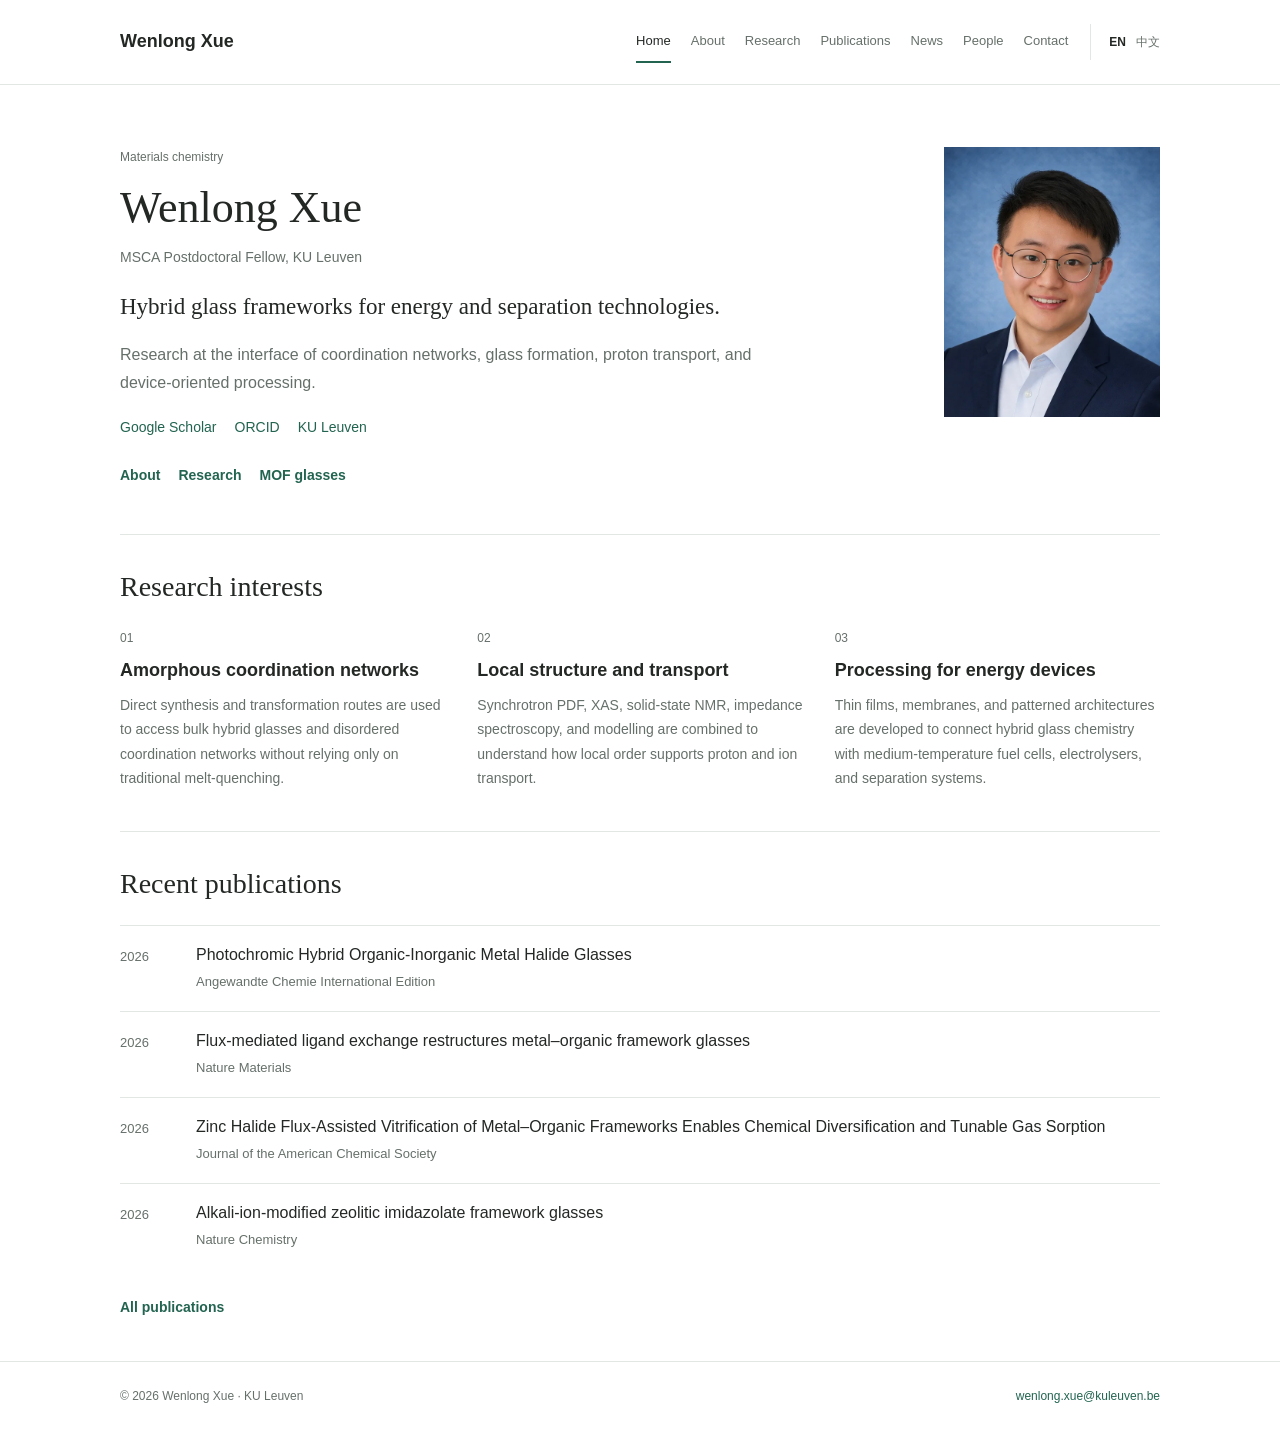
==== commit 231c47cb: "Simplify academic website and refresh verified publications" ====
--- a/index.html
+++ b/index.html
@@ -1,78 +1,32 @@
 <!doctype html>
-<html lang="en">
+<html lang="en" class="no-js">
 <head>
-  <meta charset="utf-8" />
-  <meta name="viewport" content="width=device-width, initial-scale=1" />
-  <title>Wenlong Xue | MOF Glasses & Hybrid Glass Frameworks</title>
-  <meta name="description" content="Academic website of Wenlong Xue, MSCA Postdoctoral Fellow at KU Leuven, researching MOF glasses, hybrid glass frameworks, amorphous proton conductors and device integration." />
-  <link rel="canonical" href="https://wenlong-xue.github.io/" />
-  <meta name="robots" content="index, follow" />
-  <script type="application/ld+json">{"@context":"https://schema.org","@type":"ProfilePage","@id":"https://wenlong-xue.github.io/#profilepage","url":"https://wenlong-xue.github.io/","name":"Wenlong Xue - MOF Glasses and Hybrid Glass Frameworks","mainEntity":{"@type":"Person","@id":"https://wenlong-xue.github.io/#person","name":"Wenlong Xue","alternateName":["Wen-Long Xue","薛文龙"],"jobTitle":"MSCA Postdoctoral Fellow","affiliation":{"@type":"CollegeOrUniversity","name":"KU Leuven","url":"https://www.kuleuven.be/"},"worksFor":{"@type":"CollegeOrUniversity","name":"KU Leuven","url":"https://www.kuleuven.be/"},"image":"https://wenlong-xue.github.io/assets/img/wenlong-xue.png","url":"https://wenlong-xue.github.io/","email":"mailto:xuetudo@gmail.com","sameAs":["https://scholar.google.com/citations?user=ZLglYGcAAAAJ&hl=en","https://orcid.org/0000-0003-0778-2300","https://www.kuleuven.be/wieiswie/en/person/u0177372"],"knowsAbout":["MOF glasses","metal-organic framework glasses","hybrid glass frameworks","amorphous proton conductors","mechanochemical synthesis","proton conduction","thin-film processing","device integration"]}}</script>
-  <link rel="stylesheet" href="assets/css/styles.css?v=seo-20260604" />
+<meta charset="utf-8" />
+<meta name="viewport" content="width=device-width, initial-scale=1" />
+<title>Wenlong Xue | MOF Glasses &amp; Hybrid Materials</title>
+<meta name="description" content="Wenlong Xue, MSCA Postdoctoral Fellow at KU Leuven. Research on MOF glasses, amorphous hybrid frameworks, proton conduction and materials processing." />
+<link rel="canonical" href="https://wenlong-xue.github.io/" />
+<meta name="robots" content="index, follow" />
+<meta property="og:type" content="profile" />
+<meta property="og:site_name" content="Wenlong Xue" />
+<meta property="og:title" content="Wenlong Xue | MOF Glasses &amp; Hybrid Materials" />
+<meta property="og:description" content="Wenlong Xue, MSCA Postdoctoral Fellow at KU Leuven. Research on MOF glasses, amorphous hybrid frameworks, proton conduction and materials processing." />
+<meta property="og:url" content="https://wenlong-xue.github.io/" />
+<meta property="og:image" content="https://wenlong-xue.github.io/assets/img/wenlong-xue.png" />
+<meta property="og:image:alt" content="Wenlong Xue, MSCA Postdoctoral Fellow at KU Leuven" />
+<meta name="twitter:card" content="summary" />
+<meta name="twitter:title" content="Wenlong Xue | MOF Glasses &amp; Hybrid Materials" />
+<meta name="twitter:description" content="Wenlong Xue, MSCA Postdoctoral Fellow at KU Leuven. Research on MOF glasses, amorphous hybrid frameworks, proton conduction and materials processing." />
+<meta name="twitter:image" content="https://wenlong-xue.github.io/assets/img/wenlong-xue.png" />
+<meta name="twitter:image:alt" content="Wenlong Xue, MSCA Postdoctoral Fellow at KU Leuven" />
+<script type="application/ld+json">{"@context":"https://schema.org","@graph":[{"@type":"WebSite","@id":"https://wenlong-xue.github.io/#website","url":"https://wenlong-xue.github.io/","name":"Wenlong Xue"},{"@type":"Person","@id":"https://wenlong-xue.github.io/#person","name":"Wenlong Xue","alternateName":["Wen-Long Xue","薛文龙"],"url":"https://wenlong-xue.github.io/","image":"https://wenlong-xue.github.io/assets/img/wenlong-xue.webp","email":"wenlong.xue@kuleuven.be","jobTitle":"MSCA Postdoctoral Fellow","affiliation":{"@type":"CollegeOrUniversity","name":"KU Leuven","url":"https://www.kuleuven.be/"},"sameAs":["https://scholar.google.com/citations?user=ZLglYGcAAAAJ&hl=en","https://orcid.org/0000-0003-0778-2300","https://www.kuleuven.be/wieiswie/en/person/00177372"],"knowsAbout":["MOF glasses","hybrid glass frameworks","amorphous proton conductors","mechanochemistry"]},{"@type":"ProfilePage","@id":"https://wenlong-xue.github.io/#page","url":"https://wenlong-xue.github.io/","name":"Wenlong Xue | MOF Glasses & Hybrid Materials","description":"Wenlong Xue, MSCA Postdoctoral Fellow at KU Leuven. Research on MOF glasses, amorphous hybrid frameworks, proton conduction and materials processing.","inLanguage":"en","isPartOf":{"@id":"https://wenlong-xue.github.io/#website"},"mainEntity":{"@id":"https://wenlong-xue.github.io/#person"}}]}</script>
+<link rel="stylesheet" href="assets/css/styles.css?v=minimal-20261013" />
+<script>document.documentElement.classList.remove('no-js');</script>
 </head>
 <body data-page="home">
-  <header class="site-header" id="top">
-    <nav class="nav wrap" aria-label="Main navigation">
-      <a class="brand" href="index.html" aria-label="Homepage"><span data-profile-name>Wenlong Xue</span></a>
-      <button class="menu-button" type="button" aria-label="Toggle navigation" aria-expanded="false" data-nav-toggle><span></span><strong data-i18n="nav.menu">Menu</strong></button>
-      <div class="nav-actions">
-        <div class="nav-links" data-nav-links>
-          <a href="index.html" data-nav-page="home" data-i18n="nav.home">Home</a>
-          <a href="about.html" data-nav-page="about" data-i18n="nav.about">About</a>
-          <a href="research.html" data-nav-page="research" data-i18n="nav.research">Research</a>
-          <a href="publications.html" data-nav-page="publications" data-i18n="nav.publications">Publications</a>
-          <a href="news.html" data-nav-page="news" data-i18n="nav.news">News</a>
-          <a href="people.html" data-nav-page="people" data-i18n="nav.people">People</a>
-          <a href="contact.html" data-nav-page="contact" data-i18n="nav.contact">Contact</a>
-        </div>
-        <div class="language-switch" aria-label="Language switch">
-          <button type="button" data-lang-option="en" aria-pressed="true">EN</button>
-          <button type="button" data-lang-option="zh" aria-pressed="false">中文</button>
-        </div>
-      </div>
-    </nav>
-  </header>
-
-  <div class="material-banner">
-    <img src="assets/img/research-amorphous.svg?v=seo-20260604" alt="Abstract amorphous coordination network representing MOF glasses and hybrid glass frameworks" />
-  </div>
-
-  <main>
-    <section class="intro wrap">
-      <p class="eyebrow" data-hero-eyebrow>MOF glasses / amorphous proton conductors / device integration</p>
-      <h1 data-hero-title>Wenlong Xue</h1>
-      <p class="subtitle" data-hero-subtitle>Hybrid glass frameworks for energy and separation technologies.</p>
-      <div class="intro-copy" data-about-text="home"></div>
-      <p class="profile-line">
-        <span data-profile-role-full>MSCA Postdoctoral Fellow, KU Leuven</span><br />
-        <span data-profile-affiliation>cMACS, Department of Microbial and Molecular Systems, KU Leuven</span><br />
-        <span data-profile-location>Leuven, Belgium</span>
-      </p>
-      <div class="home-link-row" aria-label="Key academic pages">
-        <a class="text-link" href="research.html">Research overview</a>
-        <a class="text-link" href="mof-glasses.html">MOF glasses</a>
-        <a class="text-link" href="publications.html">Publications</a>
-      </div>
-    </section>
-
-    <section class="section wrap">
-      <div class="section-heading">
-        <p class="eyebrow" data-i18n="labels.researchAreas">Research areas</p>
-        <h2 data-research-heading>Hybrid Materials: Crystals, Liquids, Glasses and Devices</h2>
-        <p data-research-intro></p>
-      </div>
-      <div class="research-grid" data-research></div>
-      <p class="section-link"><a class="text-link" href="research.html" data-i18n="labels.readResearch">Read more about the research</a></p>
-    </section>
-  </main>
-
-  <footer class="site-footer">
-    <div class="wrap footer-inner">
-      <p>&copy; <span data-year></span> <span data-footer-name>Wenlong Xue</span>.</p>
-      <a href="#top" data-i18n="labels.backToTop">Back to top</a>
-    </div>
-  </footer>
-
-  <script src="assets/js/site.js?v=seo-20260604"></script>
+<a class="skip-link" href="#main" data-i18n="labels.skip">Skip to content</a><header class="site-header" id="top"><nav class="nav wrap" aria-label="Main navigation"><a class="brand" href="index.html"><span data-profile-name>Wenlong Xue</span></a><button class="menu-button" type="button" aria-label="Toggle navigation" aria-controls="navigation" aria-expanded="false" data-nav-toggle><img src="assets/img/menu.svg" alt="Menu" width="20" height="20" /></button><div class="nav-actions"><div class="nav-links" id="navigation" data-nav-links><a href="index.html" data-nav-page="home" data-i18n="nav.home" class="active" aria-current="page">Home</a><a href="about.html" data-nav-page="about" data-i18n="nav.about">About</a><a href="research.html" data-nav-page="research" data-i18n="nav.research">Research</a><a href="publications.html" data-nav-page="publications" data-i18n="nav.publications">Publications</a><a href="news.html" data-nav-page="news" data-i18n="nav.news">News</a><a href="people.html" data-nav-page="people" data-i18n="nav.people">People</a><a href="contact.html" data-nav-page="contact" data-i18n="nav.contact">Contact</a></div><div class="language-switch" aria-label="Language"><button type="button" data-lang-option="en" aria-pressed="true" class="active">EN</button><button type="button" data-lang-option="zh" aria-pressed="false">中文</button></div></div></nav></header>
+<main id="main" class="wrap"><section class="home-profile"><div><p class="eyebrow" data-hero-eyebrow>Materials chemistry</p><h1 data-hero-title>Wenlong Xue</h1><p class="profile-role" data-profile-role-full>MSCA Postdoctoral Fellow, KU Leuven</p><p class="subtitle" data-hero-subtitle>Hybrid glass frameworks for energy and separation technologies.</p><div class="intro-copy" data-about-text="home"><p>Research at the interface of coordination networks, glass formation, proton transport, and device-oriented processing.</p></div><div class="profile-links"><a href="https://scholar.google.com/citations?user=ZLglYGcAAAAJ&amp;hl=en" target="_blank" rel="noopener" data-scholar-link data-i18n="labels.googleScholar">Google Scholar</a><a href="https://orcid.org/0000-0003-0778-2300" target="_blank" rel="noopener" data-orcid-link>ORCID</a><a href="https://www.kuleuven.be/wieiswie/en/person/00177372" target="_blank" rel="noopener" data-ku-link>KU Leuven</a></div><div class="home-link-row"><a class="text-link" href="about.html" data-i18n="nav.about">About</a><a class="text-link" href="research.html" data-i18n="nav.research">Research</a><a class="text-link" href="mof-glasses.html" data-i18n="labels.background">MOF glasses</a></div></div><figure class="portrait"><a href="about.html" aria-label="About Wenlong Xue"><img src="assets/img/wenlong-xue.webp" alt="Wenlong Xue, MSCA Postdoctoral Fellow at KU Leuven" width="640" height="702" data-profile-photo fetchpriority="high" /></a></figure></section><section class="section"><div class="section-heading"><h2 data-i18n="labels.researchAreas">Research interests</h2></div><div class="research-grid" data-research><article class="research-item"><div class="research-index">01</div><div class="research-copy"><h3>Amorphous coordination networks</h3><p>Direct synthesis and transformation routes are used to access bulk hybrid glasses and disordered coordination networks without relying only on traditional melt-quenching.</p></div></article><article class="research-item"><div class="research-index">02</div><div class="research-copy"><h3>Local structure and transport</h3><p>Synchrotron PDF, XAS, solid-state NMR, impedance spectroscopy, and modelling are combined to understand how local order supports proton and ion transport.</p></div></article><article class="research-item"><div class="research-index">03</div><div class="research-copy"><h3>Processing for energy devices</h3><p>Thin films, membranes, and patterned architectures are developed to connect hybrid glass chemistry with medium-temperature fuel cells, electrolysers, and separation systems.</p></div></article></div></section><section class="section"><div class="section-heading"><h2 data-i18n="labels.latest">Recent publications</h2></div><div data-latest-publications><article class="latest-item"><span class="latest-year">2026</span><div><h3><a href="https://doi.org/10.1002/anie.1298188" target="_blank" rel="noopener">Photochromic Hybrid Organic-Inorganic Metal Halide Glasses</a></h3><p class="latest-meta">Angewandte Chemie International Edition</p></div></article><article class="latest-item"><span class="latest-year">2026</span><div><h3><a href="https://doi.org/10.1038/s41563-026-02712-5" target="_blank" rel="noopener">Flux-mediated ligand exchange restructures metal–organic framework glasses</a></h3><p class="latest-meta">Nature Materials</p></div></article><article class="latest-item"><span class="latest-year">2026</span><div><h3><a href="https://doi.org/10.1021/jacs.6c05678" target="_blank" rel="noopener">Zinc Halide Flux-Assisted Vitrification of Metal–Organic Frameworks Enables Chemical Diversification and Tunable Gas Sorption</a></h3><p class="latest-meta">Journal of the American Chemical Society</p></div></article><article class="latest-item"><span class="latest-year">2026</span><div><h3><a href="https://doi.org/10.1038/s41557-026-02115-8" target="_blank" rel="noopener">Alkali-ion-modified zeolitic imidazolate framework glasses</a></h3><p class="latest-meta">Nature Chemistry</p></div></article></div><p class="section-link"><a class="text-link" href="publications.html" data-i18n="labels.viewAll">All publications</a></p></section></main>
+<footer class="site-footer"><div class="wrap footer-inner"><p>&copy; <span data-year>2026</span> <span data-footer-name>Wenlong Xue</span> · KU Leuven</p><a href="mailto:wenlong.xue@kuleuven.be">wenlong.xue@kuleuven.be</a></div></footer>
+<script type="module" src="assets/js/site.js?v=minimal-20261013"></script>
 </body>
 </html>
--- a/assets/css/styles.css
+++ b/assets/css/styles.css
@@ -1,837 +1,169 @@
-:root {
-  --bg: #ffffff;
-  --ink: #151515;
-  --muted: #5f6466;
-  --line: #d8dddd;
-  --soft: #f4f6f6;
-  --accent: #0d5d6b;
-  --accent-dark: #083f4a;
-  --header: #050505;
-  --wrap: 980px;
-  --radius: 6px;
+:root { --bg:#fff; --ink:#242825; --muted:#66706a; --line:#e3e7e3; --soft:#f7f9f7; --accent:#226450; --wrap:1040px; }
+* { box-sizing:border-box; }
+html { scroll-behavior:smooth; }
+body { margin:0; color:var(--ink); background:var(--bg); font-family:Arial,"Helvetica Neue",Helvetica,"Microsoft YaHei",sans-serif; font-size:16px; line-height:1.75; letter-spacing:0; }
+a { color:var(--accent); text-decoration:none; text-underline-offset:4px; }
+a:hover { text-decoration:underline; }
+img { display:block; max-width:100%; height:auto; }
+button,input,select { font:inherit; }
+button,a,input,select,summary { -webkit-tap-highlight-color:transparent; }
+:focus-visible { outline:2px solid var(--accent); outline-offset:4px; }
+[hidden] { display:none!important; }
+.wrap { width:min(var(--wrap),calc(100% - 64px)); margin-inline:auto; }
+.site-header { border-bottom:1px solid var(--line); }
+.nav { min-height:84px; display:flex; align-items:center; justify-content:space-between; gap:22px; position:relative; }
+.brand { color:var(--ink); font-size:18px; font-weight:700; white-space:nowrap; }
+.nav-actions,.nav-links { display:flex; align-items:center; gap:22px; }
+.nav-links { gap:20px; }
+.nav-links a { color:var(--muted); font-size:13px; padding:9px 0; border-bottom:2px solid transparent; }
+.nav-links a:hover { color:var(--ink); text-decoration:none; }
+.nav-links a.active { color:var(--ink); border-bottom-color:var(--accent); }
+.language-switch { display:flex; align-items:center; gap:10px; padding-left:18px; border-left:1px solid var(--line); white-space:nowrap; }
+.language-switch button { border:0; background:none; padding:7px 0; color:var(--muted); font-size:12px; cursor:pointer; min-height:36px; }
+.language-switch button.active { color:var(--ink); font-weight:700; }
+.menu-button { display:none; align-items:center; justify-content:center; width:38px; height:38px; padding:0; border:0; background:none; color:var(--ink); cursor:pointer; }
+.menu-button img { width:20px; height:20px; }
+.no-js .nav-links { display:flex; }
+h1,h2,h3 { color:var(--ink); margin:0; letter-spacing:0; font-weight:400; }
+h1,h2 { font-family:Georgia,"Times New Roman","Songti SC",serif; line-height:1.25; }
+h1 { font-size:42px; }
+h2 { font-size:28px; }
+h3 { font-size:18px; font-weight:600; line-height:1.45; }
+p { margin:0 0 18px; }
+.eyebrow { font-size:12px; color:var(--muted); margin:0 0 12px; }
+.page-main { min-height:65vh; padding:60px 0 76px; }
+.page-heading { max-width:850px; margin-bottom:32px; }
+.page-heading p:not(.eyebrow) { color:var(--muted); margin-top:14px; }
+.inline-heading { max-width:none; display:flex; align-items:end; justify-content:space-between; gap:24px; }
+.text-link { font-size:14px; font-weight:600; }
+.home-profile { display:grid; grid-template-columns:minmax(0,1fr) 216px; gap:64px; align-items:start; padding:62px 0 46px; }
+.home-profile h1 { font-size:44px; }
+.profile-role { color:var(--muted); font-size:14px; margin:10px 0 20px; }
+.subtitle { font-family:Georgia,"Times New Roman",serif; font-size:23px; line-height:1.45; max-width:660px; margin:0 0 18px; }
+.intro-copy { color:var(--muted); max-width:660px; }
+.portrait { margin:0; }
+.portrait img { width:100%; aspect-ratio:4/5; object-fit:cover; object-position:center 30%; }
+.home-link-row,.profile-links,.contact-links,.person-links { display:flex; flex-wrap:wrap; align-items:center; gap:18px; font-size:14px; }
+.home-link-row { margin-top:24px; }
+.section { padding:34px 0 40px; border-top:1px solid var(--line); }
+.section-heading { margin-bottom:24px; }
+.section-heading p { color:var(--muted); margin-top:12px; }
+.research-grid { display:grid; grid-template-columns:repeat(3,minmax(0,1fr)); gap:32px; }
+.research-item { min-width:0; }
+.research-copy p { font-size:14px; color:var(--muted); margin:10px 0 0; }
+.research-index { color:var(--muted); font-size:12px; margin-bottom:8px; }
+.tag-row { display:flex; gap:10px; flex-wrap:wrap; margin-top:12px; }
+.tag { font-size:12px; color:var(--accent); }
+.section-link { margin:24px 0 0; }
+.latest-item { display:grid; grid-template-columns:54px minmax(0,1fr); gap:22px; border-top:1px solid var(--line); padding:17px 0; }
+.latest-year { font-size:13px; color:var(--muted); padding-top:3px; }
+.latest-item h3 { font-size:16px; font-weight:500; }
+.latest-item h3 a { color:var(--ink); }
+.latest-meta { font-size:13px; color:var(--muted); margin:5px 0 0; }
+.profile-page { display:grid; grid-template-columns:232px minmax(0,1fr); gap:54px; align-items:start; }
+.profile-photo-large { margin:0; }
+.profile-photo-large img { width:100%; aspect-ratio:4/5; object-fit:cover; object-position:center 30%; }
+.profile-lead { color:var(--muted); margin:16px 0 24px; }
+.profile-line { font-size:14px; color:var(--muted); border-top:1px solid var(--line); padding-top:20px; margin:0 0 24px; }
+.profile-text p { color:var(--muted); }
+.timeline { margin-top:32px; }
+.timeline-item { display:grid; grid-template-columns:96px 1fr; gap:20px; margin-top:18px; font-size:14px; }
+.timeline-item time { color:var(--muted); }
+.timeline-item p { margin:0; }
+.publication-toolbar { display:flex; align-items:center; justify-content:space-between; flex-wrap:wrap; gap:16px; padding:18px 0; border-top:1px solid var(--line); border-bottom:1px solid var(--line); margin-bottom:24px; }
+.publication-modes { display:flex; align-items:center; gap:18px; }
+.publication-modes button { background:none; border:0; padding:8px 0; cursor:pointer; color:var(--muted); font-size:13px; border-bottom:2px solid transparent; }
+.publication-modes button[aria-pressed="true"] { color:var(--ink); border-bottom-color:var(--accent); }
+.publication-search { width:240px; max-width:100%; border:1px solid var(--line); padding:8px 12px; border-radius:2px; font-size:13px; background:white; color:var(--ink); }
+.publication-status { font-size:12px; color:var(--muted); margin:0 0 16px; }
+.publication-year { display:grid; grid-template-columns:74px minmax(0,1fr); gap:22px; padding:26px 0; border-top:1px solid var(--line); }
+.publication-year h2 { font-family:Arial,sans-serif; font-size:16px; font-weight:600; padding-top:3px; }
+.publication-year-items { min-width:0; }
+.publication-item { padding:0 0 24px; margin-bottom:22px; border-bottom:1px solid var(--line); }
+.publication-item:last-child { border-bottom:0; margin:0; padding-bottom:0; }
+.publication-title { font-size:16px; font-weight:600; line-height:1.5; }
+.publication-title a { color:var(--ink); }
+.publication-authors { font-size:13px; line-height:1.65; color:var(--muted); margin:8px 0 0; }
+.publication-authors strong { color:var(--ink); font-weight:600; }
+.publication-meta { font-size:13px; color:var(--ink); margin:7px 0 0; }
+.publication-actions { display:flex; flex-wrap:wrap; gap:16px; margin-top:8px; font-size:12px; }
+.publication-type { color:var(--muted); }
+.keyword-line { margin:7px 0 0; color:var(--muted); font-size:12px; }
+.news-item { display:grid; grid-template-columns:96px minmax(0,1fr); gap:28px; border-top:1px solid var(--line); padding:24px 0; }
+.news-date { color:var(--muted); font-size:13px; padding-top:3px; }
+.news-item h3 { font-size:17px; }
+.news-item p { color:var(--muted); font-size:14px; margin:10px 0 0; }
+.people-list { display:grid; grid-template-columns:repeat(2,minmax(0,1fr)); gap:40px; }
+.person-item { display:grid; grid-template-columns:128px minmax(0,1fr); gap:24px; align-items:start; border-top:1px solid var(--line); padding-top:24px; }
+.person-photo { margin:0; }
+.person-photo img { width:100%; aspect-ratio:4/5; object-fit:cover; object-position:center 30%; }
+.person-role { font-size:12px; color:var(--muted); margin:6px 0 10px; }
+.person-copy p { font-size:14px; color:var(--muted); }
+.person-links { font-size:13px; }
+.photo-placeholder { width:100%; aspect-ratio:4/5; background:var(--soft); border:1px dashed #ced7d0; display:flex; flex-direction:column; align-items:center; justify-content:center; gap:12px; color:#8b9790; }
+.photo-placeholder img { width:32px; height:32px; aspect-ratio:auto; object-fit:contain; }
+.photo-placeholder span { font-size:11px; }
+.contact-page { max-width:760px; }
+address { font-style:normal; color:var(--muted); border-top:1px solid var(--line); padding-top:24px; }
+address strong { color:var(--ink); }
+address a { overflow-wrap:anywhere; }
+.contact-links { margin-top:20px; }
+.research-narrative,.seo-article { max-width:810px; margin-top:32px; }
+.research-narrative h2,.seo-article h2 { font-size:25px; margin-bottom:20px; }
+.research-narrative h3,.seo-article h3 { margin:28px 0 12px; font-size:17px; }
+.research-narrative p,.seo-article p { color:var(--muted); font-size:15px; }
+.reading-detail { border-top:1px solid var(--line); margin-top:36px; padding-top:24px; }
+.reading-detail summary { cursor:pointer; font-size:15px; color:var(--accent); }
+.site-footer { border-top:1px solid var(--line); color:var(--muted); padding:24px 0; font-size:12px; }
+.footer-inner { display:flex; justify-content:space-between; align-items:center; gap:24px; }
+.footer-inner p { margin:0; }
+.skip-link { position:absolute; top:-80px; left:16px; padding:10px 16px; background:white; z-index:10; }
+.skip-link:focus { top:8px; }
+@media(max-width:1000px) {
+  .nav-actions { gap:16px; }
+  .nav-links { gap:14px; }
+  .nav-links a { font-size:12px; }
+  .people-list { grid-template-columns:1fr; }
 }
-
-* {
-  box-sizing: border-box;
+@media(max-width:800px) {
+  .wrap { width:calc(100% - 40px); }
+  .nav { min-height:72px; }
+  .brand { margin-right:auto; }
+  .menu-button { display:flex; }
+  .nav-links { display:none; position:absolute; top:72px; left:-20px; right:-20px; flex-direction:column; align-items:stretch; gap:0; background:white; padding:14px 20px; border-bottom:1px solid var(--line); z-index:5; }
+  .nav-links.open { display:flex; }
+  .no-js .nav { flex-wrap:wrap; padding:16px 0; }
+  .no-js .nav-actions { width:100%; flex-wrap:wrap; }
+  .no-js .nav-links { position:static; flex-direction:row; flex-wrap:wrap; padding:0; border:0; }
+  .no-js .menu-button { display:none; }
+  .nav-links a { font-size:14px; padding:10px 0; }
+  .language-switch { padding-left:0; border:0; }
+  .page-main { padding:38px 0 52px; }
+  h1 { font-size:32px; }
+  h2 { font-size:25px; }
+  .home-profile { padding:38px 0; gap:28px; grid-template-columns:minmax(0,1fr) 160px; }
+  .home-profile h1 { font-size:36px; }
+  .subtitle { font-size:21px; }
+  .research-grid { gap:22px; }
+  .profile-page { grid-template-columns:180px 1fr; gap:28px; }
 }
-
-html {
-  scroll-behavior: smooth;
+@media(max-width:540px) {
+  .nav { gap:10px; }
+  .nav-actions { gap:12px; }
+  .brand { font-size:16px; }
+  .home-profile { grid-template-columns:1fr; gap:22px; }
+  .home-profile .portrait { grid-row:1; width:122px; }
+  .home-profile .portrait img { aspect-ratio:1; object-position:center 28%; }
+  .home-profile h1 { font-size:34px; }
+  .research-grid,.profile-page { grid-template-columns:1fr; }
+  .profile-photo-large { width:180px; }
+  .inline-heading { display:block; }
+  .inline-heading .text-link { display:inline-block; margin-top:12px; }
+  .publication-year { grid-template-columns:1fr; gap:16px; }
+  .publication-modes { gap:16px; }
+  .publication-search { width:100%; }
+  .news-item { grid-template-columns:1fr; gap:8px; }
+  .person-item { grid-template-columns:105px minmax(0,1fr); gap:18px; }
+  .footer-inner { align-items:start; flex-direction:column; gap:6px; }
 }
-
-body {
-  margin: 0;
-  color: var(--ink);
-  background: var(--bg);
-  font-family: "Helvetica Neue", Helvetica, Arial, sans-serif;
-  font-size: 18px;
-  line-height: 1.75;
-}
-
-a {
-  color: inherit;
-  text-decoration: none;
-}
-
-img {
-  display: block;
-  max-width: 100%;
-}
-
-.wrap {
-  width: min(var(--wrap), calc(100% - 48px));
-  margin-inline: auto;
-}
-
-.site-header {
-  background: var(--header);
-  color: #fff;
-}
-
-.nav {
-  min-height: 94px;
-  display: flex;
-  align-items: center;
-  justify-content: space-between;
-  gap: 18px;
-  position: relative;
-}
-
-.brand {
-  color: #fff;
-  font-size: 1.05rem;
-  font-weight: 700;
-  letter-spacing: 0.02em;
-  text-transform: uppercase;
-}
-
-.menu-button {
-  display: none;
-  align-items: center;
-  gap: 9px;
-  min-height: 44px;
-  border: 1px solid rgba(255, 255, 255, 0.74);
-  border-radius: 0;
-  padding: 0 18px;
-  background: transparent;
-  color: #fff;
-  font: inherit;
-  font-size: 0.82rem;
-  font-weight: 800;
-  text-transform: uppercase;
-  letter-spacing: 0.05em;
-}
-
-.menu-button span,
-.menu-button span::before,
-.menu-button span::after {
-  display: block;
-  width: 16px;
-  height: 2px;
-  background: currentColor;
-}
-
-.menu-button span {
-  position: relative;
-}
-
-.menu-button span::before,
-.menu-button span::after {
-  content: "";
-  position: absolute;
-  left: 0;
-}
-
-.menu-button span::before {
-  top: -6px;
-}
-
-.menu-button span::after {
-  top: 6px;
-}
-
-.nav-actions {
-  display: flex;
-  align-items: center;
-  gap: 18px;
-}
-
-.nav-links {
-  display: flex;
-  align-items: center;
-  gap: 17px;
-  color: rgba(255, 255, 255, 0.8);
-  font-size: 0.76rem;
-  font-weight: 700;
-  text-transform: uppercase;
-  letter-spacing: 0.06em;
-}
-
-.nav-links a:hover {
-  color: #fff;
-}
-
-.nav-links a.active {
-  color: #fff;
-}
-
-.language-switch {
-  display: inline-flex;
-  align-items: center;
-  border: 1px solid rgba(255, 255, 255, 0.32);
-}
-
-.language-switch button {
-  min-height: 32px;
-  border: 0;
-  border-right: 1px solid rgba(255, 255, 255, 0.22);
-  padding: 0 9px;
-  background: transparent;
-  color: rgba(255, 255, 255, 0.72);
-  font: inherit;
-  font-size: 0.72rem;
-  font-weight: 800;
-  letter-spacing: 0;
-  cursor: pointer;
-}
-
-.language-switch button:last-child {
-  border-right: 0;
-}
-
-.language-switch button.active {
-  background: #fff;
-  color: var(--header);
-}
-
-.material-banner {
-  height: clamp(170px, 26vw, 315px);
-  overflow: hidden;
-  border-bottom: 1px solid var(--line);
-  background: #0b1d24;
-}
-
-.page-banner {
-  height: 180px;
-  overflow: hidden;
-  border-bottom: 1px solid var(--line);
-  background: #0b1d24;
-}
-
-.page-banner img {
-  width: 100%;
-  height: 100%;
-  object-fit: cover;
-  object-position: center;
-}
-
-.material-banner img {
-  width: 100%;
-  height: 100%;
-  object-fit: cover;
-  object-position: center;
-}
-
-.intro {
-  padding: 72px 0 34px;
-}
-
-.eyebrow {
-  margin: 0 0 18px;
-  color: var(--accent-dark);
-  font-size: 0.78rem;
-  font-weight: 800;
-  line-height: 1.4;
-  text-transform: uppercase;
-  letter-spacing: 0.12em;
-}
-
-h1,
-h2,
-h3 {
-  margin: 0;
-  color: var(--ink);
-  font-family: Georgia, "Times New Roman", serif;
-  font-weight: 400;
-  line-height: 1.18;
-  letter-spacing: 0;
-}
-
-h1 {
-  font-size: clamp(2.6rem, 8vw, 5rem);
-}
-
-h2 {
-  font-size: clamp(2rem, 5vw, 3.3rem);
-}
-
-h3 {
-  font-size: 1.35rem;
-}
-
-.subtitle {
-  max-width: 760px;
-  margin: 18px 0 34px;
-  color: var(--accent-dark);
-  font-size: clamp(1.25rem, 3vw, 1.8rem);
-  line-height: 1.42;
-}
-
-.intro-copy {
-  max-width: 820px;
-}
-
-.intro-copy p {
-  margin: 0 0 26px;
-}
-
-.profile-line {
-  max-width: 820px;
-  margin: 30px 0 0;
-  padding-top: 26px;
-  border-top: 1px solid var(--line);
-  color: var(--muted);
-  font-size: 1rem;
-}
-
-.section {
-  padding: 62px 0;
-  border-top: 1px solid var(--line);
-}
-
-.page-main {
-  min-height: 60vh;
-  padding: 74px 0 84px;
-}
-
-.page-heading {
-  max-width: 820px;
-  margin-bottom: 38px;
-}
-
-.page-heading p:not(.eyebrow) {
-  margin: 18px 0 0;
-  color: var(--muted);
-}
-
-.section-heading {
-  max-width: 790px;
-  margin-bottom: 30px;
-}
-
-.section-heading p:not(.eyebrow) {
-  margin: 16px 0 0;
-  color: var(--muted);
-}
-
-.inline-heading {
-  max-width: none;
-  display: flex;
-  align-items: end;
-  justify-content: space-between;
-  gap: 24px;
-}
-
-.text-link {
-  color: var(--accent-dark);
-  font-size: 0.9rem;
-  font-weight: 800;
-  text-transform: uppercase;
-  letter-spacing: 0.08em;
-}
-
-.text-link:hover {
-  color: var(--ink);
-  text-decoration: underline;
-  text-underline-offset: 4px;
-}
-
-.section-link {
-  margin: 28px 0 0;
-}
-
-.home-link-row {
-  display: flex;
-  flex-wrap: wrap;
-  gap: 18px;
-  margin: 28px 0 0;
-}
-
-.research-grid {
-  display: grid;
-  grid-template-columns: repeat(3, 1fr);
-  gap: 24px;
-}
-
-.research-item {
-  display: block;
-  border: 1px solid var(--line);
-  background: var(--soft);
-}
-
-.research-image {
-  margin: 0;
-  aspect-ratio: 4 / 3;
-  overflow: hidden;
-  background: #0b1d24;
-}
-
-.research-image img {
-  width: 100%;
-  height: 100%;
-  object-fit: cover;
-  transition: transform 240ms ease;
-}
-
-.research-item:hover .research-image img {
-  transform: scale(1.025);
-}
-
-.research-copy {
-  padding: 20px;
-}
-
-.research-copy h3 {
-  font-size: 1.25rem;
-}
-
-.research-copy p {
-  margin: 12px 0 0;
-  color: var(--muted);
-  font-size: 0.96rem;
-}
-
-.tag-row {
-  display: flex;
-  flex-wrap: wrap;
-  gap: 8px;
-  margin-top: 16px;
-}
-
-.tag {
-  color: var(--accent-dark);
-  font-size: 0.76rem;
-  font-weight: 800;
-  text-transform: uppercase;
-  letter-spacing: 0.06em;
-}
-
-.publication-list {
-  display: grid;
-  gap: 0;
-}
-
-.publication-list.grouped {
-  border-top: 0;
-}
-
-.publication-year {
-  display: grid;
-  grid-template-columns: 120px minmax(0, 1fr);
-  gap: 30px;
-  padding: 36px 0;
-  border-top: 1px solid var(--line);
-}
-
-.publication-year h2 {
-  position: sticky;
-  top: 24px;
-  align-self: start;
-  font-family: "Helvetica Neue", Helvetica, Arial, sans-serif;
-  font-size: 1.35rem;
-  font-weight: 800;
-}
-
-.publication-year-items {
-  min-width: 0;
-}
-
-.publication-item {
-  display: grid;
-  grid-template-columns: minmax(0, 1fr) auto;
-  gap: 22px;
-  padding: 21px 0;
-  border-bottom: 1px solid var(--line);
-}
-
-.publication-item h3 {
-  font-family: "Helvetica Neue", Helvetica, Arial, sans-serif;
-  font-size: 1rem;
-  font-weight: 700;
-  line-height: 1.45;
-}
-
-.publication-authors {
-  margin: 8px 0 0;
-  color: var(--ink);
-  font-size: 0.95rem;
-  line-height: 1.55;
-}
-
-.publication-meta {
-  margin-top: 6px;
-  color: var(--muted);
-  font-size: 0.92rem;
-}
-
-.publication-actions {
-  display: flex;
-  flex-direction: column;
-  gap: 8px;
-  align-items: flex-end;
-}
-
-.publication-link {
-  align-self: start;
-  color: var(--accent-dark);
-  font-size: 0.82rem;
-  font-weight: 800;
-  text-transform: uppercase;
-  letter-spacing: 0.08em;
-}
-
-.publication-link.subtle {
-  color: var(--muted);
-}
-
-.publication-link:hover {
-  text-decoration: underline;
-  text-underline-offset: 4px;
-}
-
-.selected-publications {
-  display: grid;
-  gap: 22px;
-  margin-bottom: 44px;
-}
-
-.selected-publication {
-  padding: 24px 0;
-  border-top: 1px solid var(--line);
-}
-
-.selected-publication h3 {
-  font-family: "Helvetica Neue", Helvetica, Arial, sans-serif;
-  font-size: 1.05rem;
-  font-weight: 800;
-  line-height: 1.45;
-}
-
-.selected-publication-footer {
-  display: grid;
-  gap: 8px;
-  margin-top: 10px;
-}
-
-.keyword-line {
-  margin: 0;
-  color: var(--muted);
-  font-size: 0.9rem;
-}
-
-.research-narrative,
-.seo-article {
-  max-width: 850px;
-  margin-top: 56px;
-  padding-top: 44px;
-  border-top: 1px solid var(--line);
-}
-
-.research-narrative h2,
-.seo-article h2 {
-  margin-top: 0;
-  margin-bottom: 24px;
-}
-
-.research-narrative h3,
-.seo-article h3 {
-  margin-top: 30px;
-  font-family: "Helvetica Neue", Helvetica, Arial, sans-serif;
-  font-size: 1.08rem;
-  font-weight: 800;
-}
-
-.research-narrative p,
-.seo-article p {
-  margin: 0 0 20px;
-  color: var(--muted);
-}
-
-.news-list {
-  display: grid;
-  gap: 22px;
-}
-
-.people-list {
-  display: grid;
-  grid-template-columns: repeat(2, minmax(0, 1fr));
-  gap: 26px;
-}
-
-.news-item {
-  padding-bottom: 22px;
-  border-bottom: 1px solid var(--line);
-}
-
-.person-item {
-  display: grid;
-  grid-template-columns: minmax(150px, 0.42fr) minmax(0, 1fr);
-  min-height: 285px;
-  border: 1px solid var(--line);
-  background: var(--soft);
-}
-
-.person-photo {
-  margin: 0;
-  min-height: 100%;
-  background: #dde7e5;
-}
-
-.person-photo img {
-  width: 100%;
-  height: 100%;
-  min-height: 285px;
-  object-fit: cover;
-  object-position: center top;
-}
-
-.person-copy {
-  padding: 24px;
-}
-
-.news-date,
-.person-role {
-  color: var(--accent-dark);
-  font-size: 0.82rem;
-  font-weight: 800;
-  text-transform: uppercase;
-  letter-spacing: 0.08em;
-}
-
-.news-item h3,
-.person-item h3 {
-  margin-top: 8px;
-  font-family: "Helvetica Neue", Helvetica, Arial, sans-serif;
-  font-size: 1.08rem;
-  font-weight: 800;
-}
-
-.news-item p,
-.person-item p {
-  margin: 8px 0 0;
-  color: var(--muted);
-}
-
-.person-links {
-  display: flex;
-  flex-wrap: wrap;
-  gap: 14px;
-  margin-top: 12px;
-}
-
-.person-links a {
-  color: var(--accent-dark);
-  font-weight: 800;
-}
-
-.profile-page {
-  display: grid;
-  grid-template-columns: minmax(280px, 0.42fr) minmax(0, 1fr);
-  gap: 52px;
-  align-items: start;
-}
-
-.profile-photo-large {
-  margin: 0;
-  border: 1px solid var(--line);
-  background: var(--soft);
-}
-
-.profile-photo-large img {
-  width: 100%;
-  aspect-ratio: 4 / 5;
-  object-fit: cover;
-  object-position: center top;
-}
-
-.profile-page-copy {
-  min-width: 0;
-}
-
-.profile-lead {
-  max-width: 720px;
-  margin: 22px 0 0;
-  color: var(--accent-dark);
-  font-size: 1.28rem;
-  line-height: 1.5;
-}
-
-.profile-line.compact {
-  margin-top: 24px;
-  padding-top: 22px;
-}
-
-.profile-text {
-  margin-top: 30px;
-}
-
-.profile-text p {
-  margin: 0 0 22px;
-  color: var(--muted);
-}
-
-.profile-links {
-  display: flex;
-  flex-wrap: wrap;
-  gap: 16px;
-  padding-top: 8px;
-}
-
-.profile-links a {
-  color: var(--accent-dark);
-  font-size: 0.86rem;
-  font-weight: 800;
-  text-transform: uppercase;
-  letter-spacing: 0.08em;
-}
-
-.contact-section {
-  background: var(--soft);
-}
-
-.contact-inner {
-  display: grid;
-  grid-template-columns: minmax(0, 1.1fr) minmax(260px, 0.9fr);
-  gap: 48px;
-}
-
-.contact-inner p {
-  color: var(--muted);
-}
-
-address {
-  color: var(--muted);
-  font-style: normal;
-}
-
-address strong {
-  color: var(--ink);
-}
-
-address a {
-  color: var(--accent-dark);
-  font-weight: 800;
-}
-
-.contact-page address {
-  max-width: 760px;
-  padding-top: 24px;
-  border-top: 1px solid var(--line);
-}
-
-.contact-links {
-  display: flex;
-  flex-wrap: wrap;
-  gap: 14px;
-  margin-top: 16px;
-}
-
-.site-footer {
-  padding: 26px 0;
-  background: var(--header);
-  color: rgba(255, 255, 255, 0.72);
-  font-size: 0.9rem;
-}
-
-.footer-inner {
-  display: flex;
-  align-items: center;
-  justify-content: space-between;
-  gap: 18px;
-}
-
-.footer-inner p {
-  margin: 0;
-}
-
-.footer-inner a {
-  color: #fff;
-}
-
-@media (max-width: 860px) {
-  body {
-    font-size: 17px;
-  }
-
-  .menu-button {
-    display: inline-flex;
-  }
-
-  .nav {
-    min-height: 78px;
-  }
-
-  .nav-actions {
-    margin-left: auto;
-  }
-
-  .nav-links {
-    position: absolute;
-    inset: 78px 24px auto 24px;
-    display: none;
-    flex-direction: column;
-    align-items: stretch;
-    gap: 0;
-    padding: 10px 0;
-    border: 1px solid rgba(255, 255, 255, 0.16);
-    background: var(--header);
-  }
-
-  .nav-links.open {
-    display: flex;
-  }
-
-  .nav-links a {
-    padding: 12px 18px;
-  }
-
-  .research-grid,
-  .contact-inner,
-  .publication-year,
-  .profile-page,
-  .people-list {
-    grid-template-columns: 1fr;
-  }
-
-  .person-item {
-    grid-template-columns: minmax(140px, 0.32fr) minmax(0, 1fr);
-  }
-
-  .publication-year h2 {
-    position: static;
-  }
-}
-
-@media (max-width: 620px) {
-  .wrap {
-    width: min(100% - 32px, var(--wrap));
-  }
-
-  .nav {
-    gap: 10px;
-  }
-
-  .brand {
-    font-size: 0.92rem;
-  }
-
-  .menu-button {
-    min-height: 38px;
-    padding: 0 12px;
-  }
-
-  .menu-button strong {
-    display: none;
-  }
-
-  .language-switch button {
-    min-height: 30px;
-    padding: 0 7px;
-    font-size: 0.68rem;
-  }
-
-  .intro {
-    padding-top: 52px;
-  }
-
-  .section {
-    padding: 50px 0;
-  }
-
-  .inline-heading,
-  .publication-item,
-  .person-item,
-  .footer-inner {
-    display: grid;
-    align-items: start;
-  }
-
-  .person-photo img {
-    aspect-ratio: 4 / 3;
-    min-height: 0;
-  }
-
-  .profile-lead {
-    font-size: 1.12rem;
-  }
-
-  .publication-link {
-    justify-self: start;
-  }
-
-  .publication-actions {
-    align-items: flex-start;
-    flex-direction: row;
-    flex-wrap: wrap;
-  }
-}
+@media(prefers-reduced-motion:reduce) { html { scroll-behavior:auto; } }
